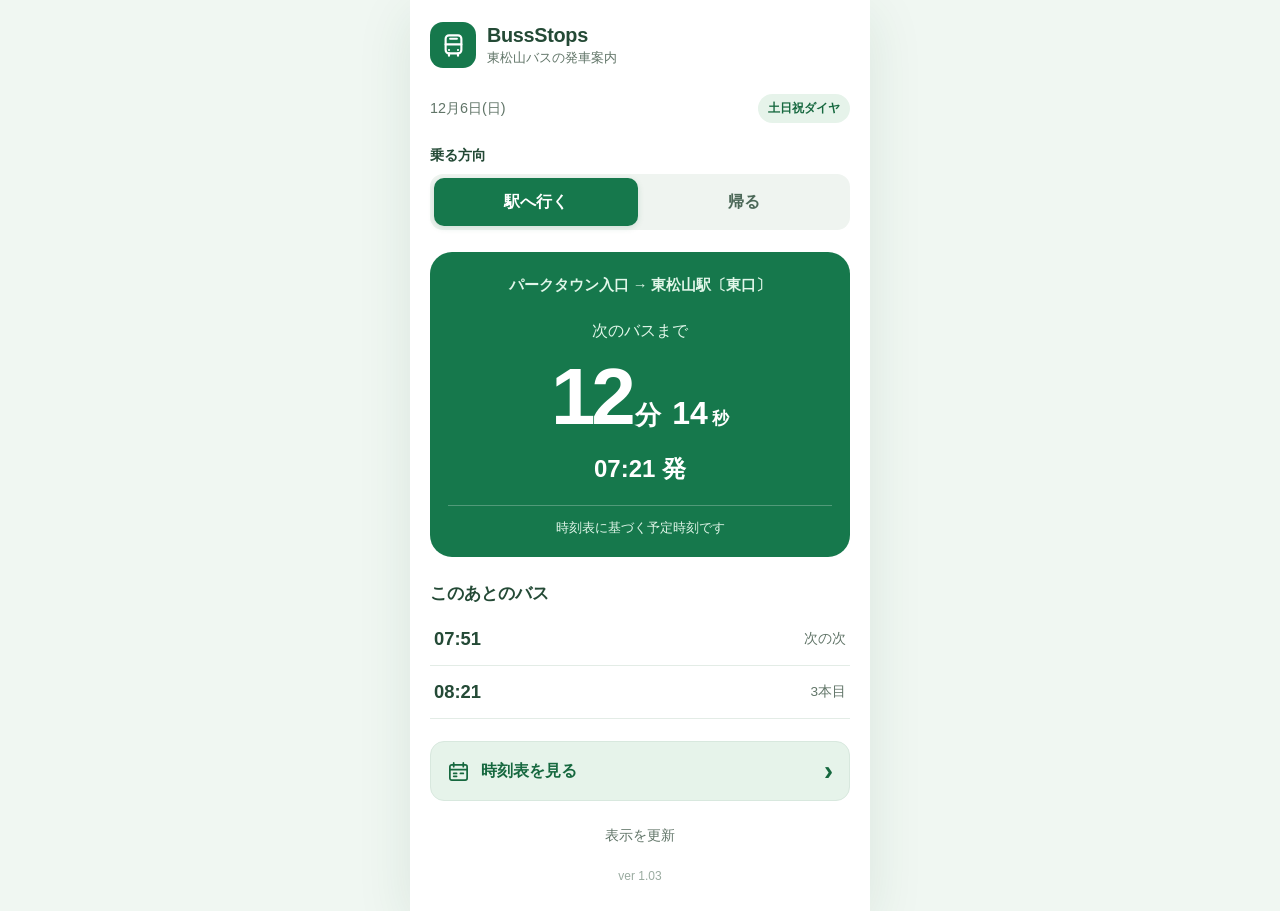
==== index.html @ 65eb7364 "Refresh BussStops with green mobile-friendly layout" ====
<!DOCTYPE html>
<html lang="ja">
<head>
    <meta charset="UTF-8">
    <meta name="viewport" content="width=device-width, initial-scale=1.0, viewport-fit=cover">
    <meta name="theme-color" content="#16784c">
    <meta name="description" content="パークタウン入口と東松山駅のバスの発車時刻を、わかりやすく確認できるアプリです。">
    <title>BussStops | 東松山バス</title>
    <link rel="stylesheet" href="style.css">
    <link rel="manifest" href="manifest.json">
    <meta name="apple-mobile-web-app-capable" content="yes">
    <meta name="apple-mobile-web-app-status-bar-style" content="default">
    <link rel="apple-touch-icon" href="icon-512.png">
</head>
<body>
    <div class="app-shell">
        <header class="app-header">
            <div class="brand-icon" aria-hidden="true">
                <svg viewBox="0 0 24 24" fill="none" stroke="currentColor" stroke-width="1.9" stroke-linecap="round" stroke-linejoin="round">
                    <rect x="5" y="3" width="14" height="16" rx="3"></rect>
                    <path d="M5 11h14M8 16h.01M16 16h.01M8 19v2M16 19v2M9 6h6"></path>
                </svg>
            </div>
            <div class="brand-copy"><h1>BussStops</h1><p>東松山バスの発車案内</p></div>
        </header>
        <main>
            <section id="home-view" class="screen home-screen" aria-label="次のバス">
                <div class="today-bar">
                    <span id="date-label" class="today-date">日付を確認中...</span>
                    <span id="daytype-label" class="daytype-badge">ダイヤを確認中</span>
                </div>
                <div class="field-block">
                    <h2 class="section-label">乗る方向</h2>
                    <div class="segmented-control" role="group" aria-label="乗る方向">
                        <button id="tab-outbound" type="button" class="segment-btn" aria-pressed="true">駅へ行く</button>
                        <button id="tab-inbound" type="button" class="segment-btn" aria-pressed="false">帰る</button>
                    </div>
                </div>
                <section id="countdown-card" class="countdown-card" aria-label="次のバスまでの時間">
                    <p class="route-line"><span id="departure-station">パークタウン入口</span><span aria-hidden="true"> → </span><span id="destination-station">東松山駅〔東口〕</span></p>
                    <p id="countdown-status" class="countdown-status">次のバスまで</p>
                    <div id="minutes" class="countdown-time" role="timer" aria-live="off">
                        <span id="remaining-minutes" class="remaining-minutes">--</span><span class="minutes-unit">分</span>
                        <span id="remaining-seconds" class="remaining-seconds">--</span><span class="seconds-unit">秒</span>
                    </div>
                    <div id="service-ended" class="service-ended" hidden>運行終了</div>
                    <p id="schedule-details" class="next-departure">次発 --:--</p>
                    <p class="schedule-disclaimer">時刻表に基づく予定時刻です</p>
                </section>
                <section class="upcoming-section" aria-labelledby="upcoming-title">
                    <h2 id="upcoming-title" class="section-title">このあとのバス</h2>
                    <ul id="upcoming-list" class="upcoming-list"><li class="empty-upcoming">確認中...</li></ul>
                </section>
                <button id="timetable-open" class="timetable-open-btn" type="button">
                    <span class="button-content"><svg aria-hidden="true" viewBox="0 0 24 24" fill="none" stroke="currentColor" stroke-width="1.8" stroke-linecap="round" stroke-linejoin="round"><rect x="3" y="5" width="18" height="16" rx="2"></rect><path d="M7 3v4M17 3v4M3 10h18M7 14h3M7 17h3M14 14h3"></path></svg>時刻表を見る</span>
                    <span class="button-chevron" aria-hidden="true">›</span>
                </button>
                <button id="refresh-btn" class="refresh-btn" type="button">表示を更新</button>
                <p class="app-version">ver 1.03</p>
            </section>
            <section id="timetable-view" class="screen timetable-screen" aria-labelledby="timetable-title" hidden>
                <div class="timetable-heading">
                    <button id="timetable-close" class="back-btn" type="button" aria-label="ホームに戻る"><span aria-hidden="true">‹</span></button>
                    <h2 id="timetable-title">時刻表</h2>
                </div>
                <div class="timetable-route-card">
                    <p id="timetable-departure" class="route-caption">パークタウン入口 発</p>
                    <p id="timetable-route" class="timetable-route">東松山駅〔東口〕行き</p>
                </div>
                <div class="field-block">
                    <h3 class="section-label">乗る方向</h3>
                    <div class="segmented-control" role="group" aria-label="時刻表の方向">
                        <button id="timetable-outbound" type="button" class="segment-btn" aria-pressed="true">駅へ行く</button>
                        <button id="timetable-inbound" type="button" class="segment-btn" aria-pressed="false">帰る</button>
                    </div>
                </div>
                <div class="field-block">
                    <h3 class="section-label">ダイヤ</h3>
                    <div class="segmented-control" role="group" aria-label="平日・土日祝の切り替え">
                        <button id="timetable-weekday" type="button" class="segment-btn" aria-pressed="false">平日</button>
                        <button id="timetable-holiday" type="button" class="segment-btn" aria-pressed="true">土日祝</button>
                    </div>
                </div>
                <div class="timetable-list-heading">
                    <h3 class="section-title">出発時刻</h3>
                    <span id="timetable-today-badge" class="daytype-badge">今日のダイヤ</span>
                </div>
                <div id="timetable-body" class="timetable-hours" aria-label="出発時刻一覧"></div>
                <p class="timetable-note">数字は各時台の「分」です。祝日・お盆・年末年始は土日祝ダイヤで運行します。時刻表の改正や道路状況により実際の運行は変わる場合があります。</p>
            </section>
        </main>
    </div>
    <script src="app.js"></script>
</body>
</html>
---- style.css ----
:root {
    color-scheme: light;
    --green: #16784c;
    --green-dark: #244a36;
    --green-light: #e6f3ea;
    --green-pale: #f0f7f2;
    --green-border: #d8e8de;
    --text-muted: #617568;
    --orange: #99500c;
    --gray: #66736c;
}
* { box-sizing: border-box; }
body, h1, h2, h3, p, ul { margin: 0; }
button { font: inherit; }
[hidden] { display: none !important; }
body {
    min-height: 100vh;
    min-height: 100dvh;
    background: var(--green-pale);
    font-family: -apple-system, BlinkMacSystemFont, "Segoe UI", "Noto Sans JP", sans-serif;
    color: var(--green-dark);
    -webkit-font-smoothing: antialiased;
}
.app-shell {
    width: 100%;
    max-width: 460px;
    min-height: 100vh;
    min-height: 100dvh;
    margin: 0 auto;
    padding: calc(22px + env(safe-area-inset-top)) 20px calc(28px + env(safe-area-inset-bottom));
    background: #fff;
}
@media (min-width: 580px) {
    .app-shell { box-shadow: 0 14px 52px rgba(27, 74, 48, .10); }
}
.app-header { display: flex; align-items: center; gap: 11px; margin-bottom: 26px; }
.brand-icon {
    width: 46px;
    height: 46px;
    display: grid;
    place-items: center;
    flex: none;
    color: #fff;
    background: var(--green);
    border-radius: 13px;
}
.brand-icon svg { width: 27px; height: 27px; }
.brand-copy h1 { font-size: 1.24rem; line-height: 1.3; letter-spacing: -.015em; }
.brand-copy p { margin-top: 2px; font-size: .8rem; color: var(--text-muted); }
.screen { width: 100%; }
.today-bar { display: flex; justify-content: space-between; align-items: center; gap: 10px; margin-bottom: 23px; }
.today-date { color: var(--text-muted); font-size: .9rem; }
.daytype-badge {
    display: inline-block;
    border-radius: 999px;
    padding: 6px 10px;
    background: var(--green-light);
    color: #16683f;
    font-weight: 700;
    font-size: .78rem;
    white-space: nowrap;
}
.field-block { margin-bottom: 22px; }
.section-label { font-size: .9rem; font-weight: 700; margin-bottom: 9px; }
.segmented-control { display: flex; gap: 4px; border-radius: 13px; background: #eff4f0; padding: 4px; }
.segment-btn {
    flex: 1;
    min-width: 0;
    min-height: 48px;
    border: 0;
    border-radius: 10px;
    background: transparent;
    color: #4c6858;
    font-size: 1rem;
    font-weight: 700;
    cursor: pointer;
}
.segment-btn.active { background: var(--green); color: #fff; box-shadow: 0 2px 6px rgba(21, 98, 60, .15); }
button:focus-visible { outline: 3px solid #e9a33d; outline-offset: 3px; }
.countdown-card {
    border-radius: 22px;
    padding: 22px 18px 20px;
    background: var(--green);
    color: #fff;
    text-align: center;
    transition: background-color .2s ease;
}
.countdown-card.is-urgent { background: var(--orange); }
.countdown-card.is-ended { background: var(--gray); }
.route-line { font-size: .92rem; font-weight: 650; line-height: 1.5; color: #e1f6e9; }
.countdown-status { margin-top: 25px; font-size: 1rem; color: #e1f6e9; }
.countdown-time { display: flex; justify-content: center; align-items: baseline; gap: 4px; margin: 7px 0 8px; white-space: nowrap; font-variant-numeric: tabular-nums; }
.remaining-minutes { font-size: clamp(3.3rem, 15vw, 5rem); font-weight: 800; letter-spacing: -.055em; line-height: 1.2; }
.minutes-unit { font-size: 1.6rem; font-weight: 700; margin-right: 7px; }
.remaining-seconds { font-size: 2rem; font-weight: 700; }
.seconds-unit { font-size: 1.06rem; font-weight: 700; }
.service-ended { font-size: 2.8rem; font-weight: 800; margin: 28px 0 16px; }
.next-departure { font-size: 1.5rem; font-weight: 800; font-variant-numeric: tabular-nums; }
.schedule-disclaimer { margin-top: 20px; padding-top: 14px; border-top: 1px solid rgba(255,255,255,.25); font-size: .8rem; color: #e1f6e9; }
.upcoming-section { margin-top: 26px; }
.section-title { font-size: 1.04rem; font-weight: 800; }
.upcoming-list { list-style: none; padding: 0; margin-top: 8px; }
.upcoming-list li { display: flex; align-items: center; justify-content: space-between; min-height: 53px; padding: 11px 4px; border-bottom: 1px solid #e3ece6; }
.upcoming-list .upcoming-time { font-size: 1.15rem; font-weight: 750; font-variant-numeric: tabular-nums; }
.upcoming-list .upcoming-label { color: var(--text-muted); font-size: .85rem; }
.upcoming-list .empty-upcoming { color: var(--text-muted); font-size: .9rem; }
.timetable-open-btn {
    display: flex;
    align-items: center;
    justify-content: space-between;
    width: 100%;
    min-height: 60px;
    margin-top: 22px;
    padding: 13px 16px;
    border: 1px solid var(--green-border);
    border-radius: 14px;
    background: var(--green-light);
    color: #16683f;
    font-size: 1.02rem;
    font-weight: 800;
    cursor: pointer;
}
.button-content { display: flex; align-items: center; gap: 11px; }
.button-content svg { width: 23px; height: 23px; }
.button-chevron { font-size: 1.7rem; line-height: 1; }
.refresh-btn { display: block; margin: 10px auto 0; padding: 12px 18px; min-height: 48px; background: transparent; color: var(--text-muted); border: 0; cursor: pointer; font-size: .88rem; }
.app-version { margin-top: 10px; text-align: center; font-size: .75rem; color: #9aaba0; }
.timetable-heading { display: flex; align-items: center; gap: 12px; margin-bottom: 18px; }
.timetable-heading h2 { font-size: 1.5rem; }
.back-btn { width: 48px; height: 48px; border: 0; border-radius: 12px; background: var(--green-light); color: var(--green); font-size: 2rem; cursor: pointer; line-height: 1; }
.timetable-route-card { padding: 16px; border-radius: 14px; background: var(--green-pale); margin-bottom: 20px; }
.route-caption { font-size: .87rem; color: var(--text-muted); margin-bottom: 5px; }
.timetable-route { font-size: 1.06rem; font-weight: 800; }
.timetable-screen .field-block { margin-bottom: 18px; }
.timetable-list-heading { display: flex; align-items: center; justify-content: space-between; gap: 10px; margin: 22px 0 10px; }
.timetable-today-off { background: #f0f2f0; color: #576b5e; }
.timetable-hours { display: grid; gap: 3px; }
.hour-row { display: flex; align-items: center; gap: 13px; min-height: 62px; padding: 9px 10px; border-radius: 10px; }
.hour-row:nth-child(odd) { background: #f5f9f6; }
.hour-label { width: 49px; flex: none; font-size: .99rem; font-weight: 750; color: #506b58; }
.minute-list { display: flex; flex-wrap: wrap; align-items: center; gap: 7px; }
.minute-chip { min-width: 43px; text-align: center; padding: 9px 6px; border-radius: 8px; background: #eaf2ed; color: #16683f; font-size: 1rem; font-weight: 750; font-variant-numeric: tabular-nums; }
.minute-chip.next { background: #cdebd8; outline: 2px solid #7abd95; }
.timetable-note { margin: 20px 0; font-size: .84rem; line-height: 1.65; color: var(--text-muted); }
@media (max-width: 360px) {
    .app-shell { padding-left: 15px; padding-right: 15px; }
    .countdown-card { padding-left: 10px; padding-right: 10px; }
    .route-line { font-size: .82rem; }
    .remaining-minutes { font-size: 3.1rem; }
}
@media (prefers-reduced-motion: reduce) { .countdown-card { transition: none; } }
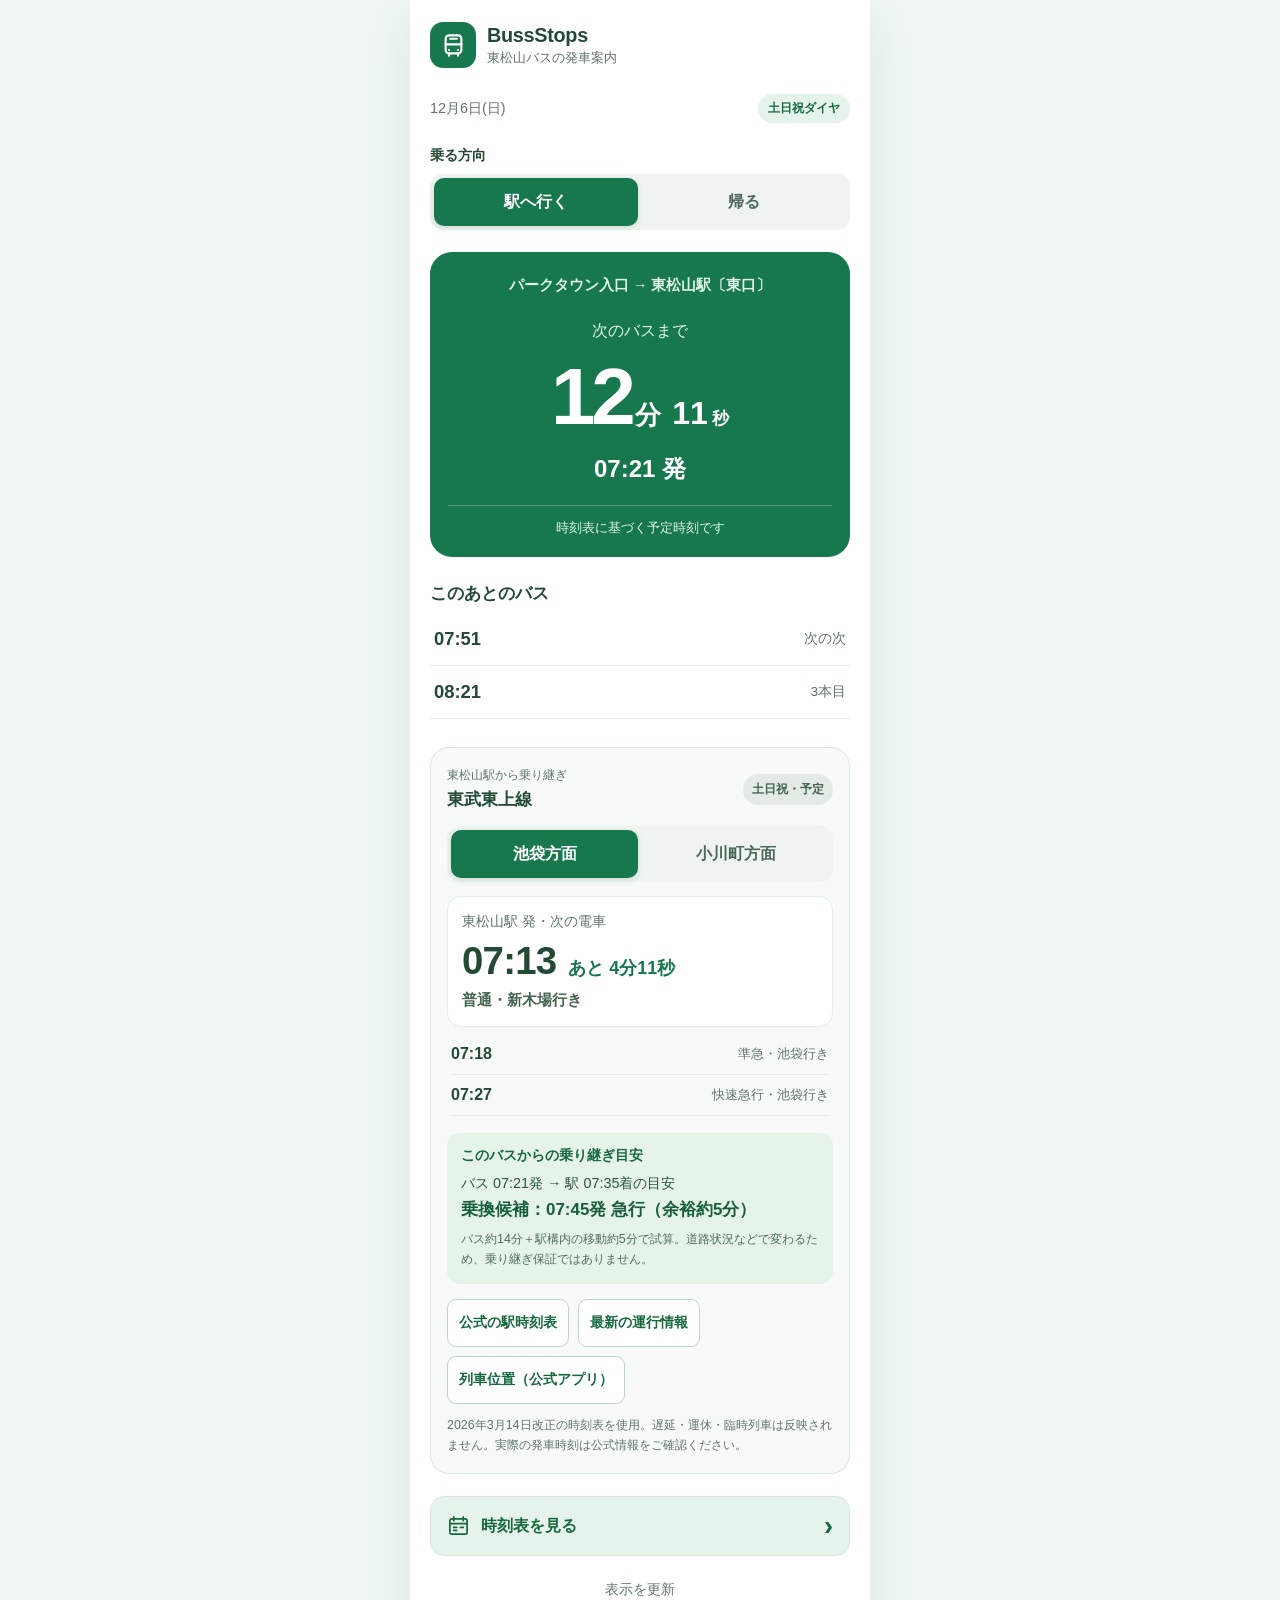
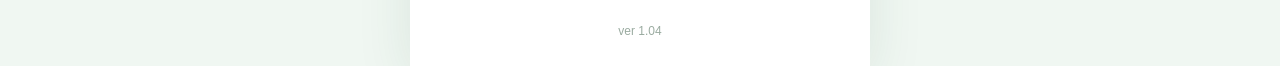
==== commit a125f11d: "Add Tobu Tojo Line departures and bus-to-train transfer estimates" ====
--- a/index.html
+++ b/index.html
@@ -51,12 +51,46 @@
                     <h2 id="upcoming-title" class="section-title">このあとのバス</h2>
                     <ul id="upcoming-list" class="upcoming-list"><li class="empty-upcoming">確認中...</li></ul>
                 </section>
+                <section id="train-section" class="train-section" aria-labelledby="train-title">
+                    <div class="train-heading">
+                        <div>
+                            <p class="train-eyebrow">東松山駅から乗り継ぎ</p>
+                            <h2 id="train-title" class="section-title">東武東上線</h2>
+                        </div>
+                        <span id="train-daytype-badge" class="train-data-badge">時刻表ベース</span>
+                    </div>
+                    <div class="segmented-control" role="group" aria-label="電車の方向">
+                        <button id="train-up" class="segment-btn" type="button" aria-pressed="true">池袋方面</button>
+                        <button id="train-down" class="segment-btn" type="button" aria-pressed="false">小川町方面</button>
+                    </div>
+                    <div class="train-next-card">
+                        <p class="train-next-label">東松山駅 発・次の電車</p>
+                        <div class="train-next-row">
+                            <strong id="train-next-time" class="train-next-time" aria-live="off">--:--</strong>
+                            <span id="train-countdown" class="train-countdown">計算中...</span>
+                        </div>
+                        <p id="train-next-detail" class="train-next-detail">電車の情報を確認中...</p>
+                    </div>
+                    <ul id="train-upcoming-list" class="train-upcoming-list" aria-label="そのあとの電車"></ul>
+                    <div id="connection-block" class="connection-block">
+                        <p class="connection-heading">このバスからの乗り継ぎ目安</p>
+                        <p id="connection-bus-arrival" class="connection-arrival">駅への到着目安を計算中...</p>
+                        <p id="connection-train" class="connection-train">乗れる電車を確認中...</p>
+                        <p class="connection-note">バス約14分＋駅構内の移動約5分で試算。道路状況などで変わるため、乗り継ぎ保証ではありません。</p>
+                    </div>
+                    <div class="train-links">
+                        <a href="https://www.tobu.co.jp/railway/guide/station/info/7408.html" target="_blank" rel="noopener noreferrer">公式の駅時刻表</a>
+                        <a href="https://www.tobu.co.jp/service_status/" target="_blank" rel="noopener noreferrer">最新の運行情報</a>
+                        <a href="https://www.tobupoint.jp/guide/app/railway/" target="_blank" rel="noopener noreferrer">列車位置（公式アプリ）</a>
+                    </div>
+                    <p class="train-source-note">2026年3月14日改正の時刻表を使用。遅延・運休・臨時列車は反映されません。実際の発車時刻は公式情報をご確認ください。</p>
+                </section>
                 <button id="timetable-open" class="timetable-open-btn" type="button">
                     <span class="button-content"><svg aria-hidden="true" viewBox="0 0 24 24" fill="none" stroke="currentColor" stroke-width="1.8" stroke-linecap="round" stroke-linejoin="round"><rect x="3" y="5" width="18" height="16" rx="2"></rect><path d="M7 3v4M17 3v4M3 10h18M7 14h3M7 17h3M14 14h3"></path></svg>時刻表を見る</span>
                     <span class="button-chevron" aria-hidden="true">›</span>
                 </button>
                 <button id="refresh-btn" class="refresh-btn" type="button">表示を更新</button>
-                <p class="app-version">ver 1.03</p>
+                <p class="app-version">ver 1.04</p>
             </section>
             <section id="timetable-view" class="screen timetable-screen" aria-labelledby="timetable-title" hidden>
                 <div class="timetable-heading">
@@ -90,6 +124,7 @@
             </section>
         </main>
     </div>
+    <script src="train-data.js"></script>
     <script src="app.js"></script>
 </body>
 </html>
--- a/style.css
+++ b/style.css
@@ -104,6 +104,43 @@
 .upcoming-list .upcoming-time { font-size: 1.15rem; font-weight: 750; font-variant-numeric: tabular-nums; }
 .upcoming-list .upcoming-label { color: var(--text-muted); font-size: .85rem; }
 .upcoming-list .empty-upcoming { color: var(--text-muted); font-size: .9rem; }
+.train-section {
+    margin-top: 28px;
+    padding: 19px 16px 17px;
+    border: 1px solid var(--green-border);
+    border-radius: 19px;
+    background: #f7faf8;
+}
+.train-heading { display: flex; align-items: center; justify-content: space-between; gap: 12px; margin-bottom: 15px; }
+.train-eyebrow { font-size: .77rem; color: var(--text-muted); margin-bottom: 5px; }
+.train-data-badge {
+    flex: none;
+    border-radius: 999px;
+    padding: 7px 9px;
+    background: #e4ebe6;
+    color: #42634d;
+    font-size: .76rem;
+    font-weight: 750;
+}
+.train-next-card { margin-top: 14px; border-radius: 14px; padding: 16px 14px; background: #fff; border: 1px solid #e3ece6; }
+.train-next-label { font-size: .85rem; color: var(--text-muted); }
+.train-next-row { display: flex; align-items: baseline; flex-wrap: wrap; gap: 12px; margin: 4px 0; }
+.train-next-time { font-size: 2.4rem; font-weight: 800; font-variant-numeric: tabular-nums; line-height: 1.35; letter-spacing: -.02em; }
+.train-countdown { color: var(--green); font-size: 1.12rem; font-weight: 750; font-variant-numeric: tabular-nums; }
+.train-next-detail { font-size: .91rem; color: #42634d; font-weight: 650; }
+.train-upcoming-list { list-style: none; padding: 0 4px; margin-top: 7px; }
+.train-upcoming-list li { display: flex; justify-content: space-between; align-items: center; gap: 8px; padding: 11px 0; border-bottom: 1px solid #e3ece6; }
+.train-upcoming-time { font-size: 1rem; font-weight: 750; font-variant-numeric: tabular-nums; }
+.train-upcoming-detail { font-size: .83rem; color: var(--text-muted); text-align: right; }
+.connection-block { margin-top: 17px; background: #e5f3e9; padding: 14px; border-radius: 13px; }
+.connection-heading { color: #17683f; font-size: .86rem; font-weight: 800; }
+.connection-arrival { margin-top: 9px; color: #2d5540; font-size: .9rem; }
+.connection-train { margin-top: 5px; font-size: 1.06rem; font-weight: 800; color: #185e3c; }
+.connection-note { margin-top: 9px; font-size: .78rem; line-height: 1.6; color: #526d5c; }
+.train-links { display: flex; gap: 9px; margin-top: 15px; flex-wrap: wrap; }
+.train-links a { display: inline-flex; align-items: center; min-height: 48px; border-radius: 9px; padding: 8px 11px; border: 1px solid #bbd7c6; color: #16683f; background: white; text-decoration: none; font-size: .86rem; font-weight: 750; }
+.train-links a:focus-visible { outline: 3px solid #e9a33d; outline-offset: 2px; }
+.train-source-note { margin-top: 12px; font-size: .78rem; line-height: 1.6; color: var(--text-muted); }
 .timetable-open-btn {
     display: flex;
     align-items: center;
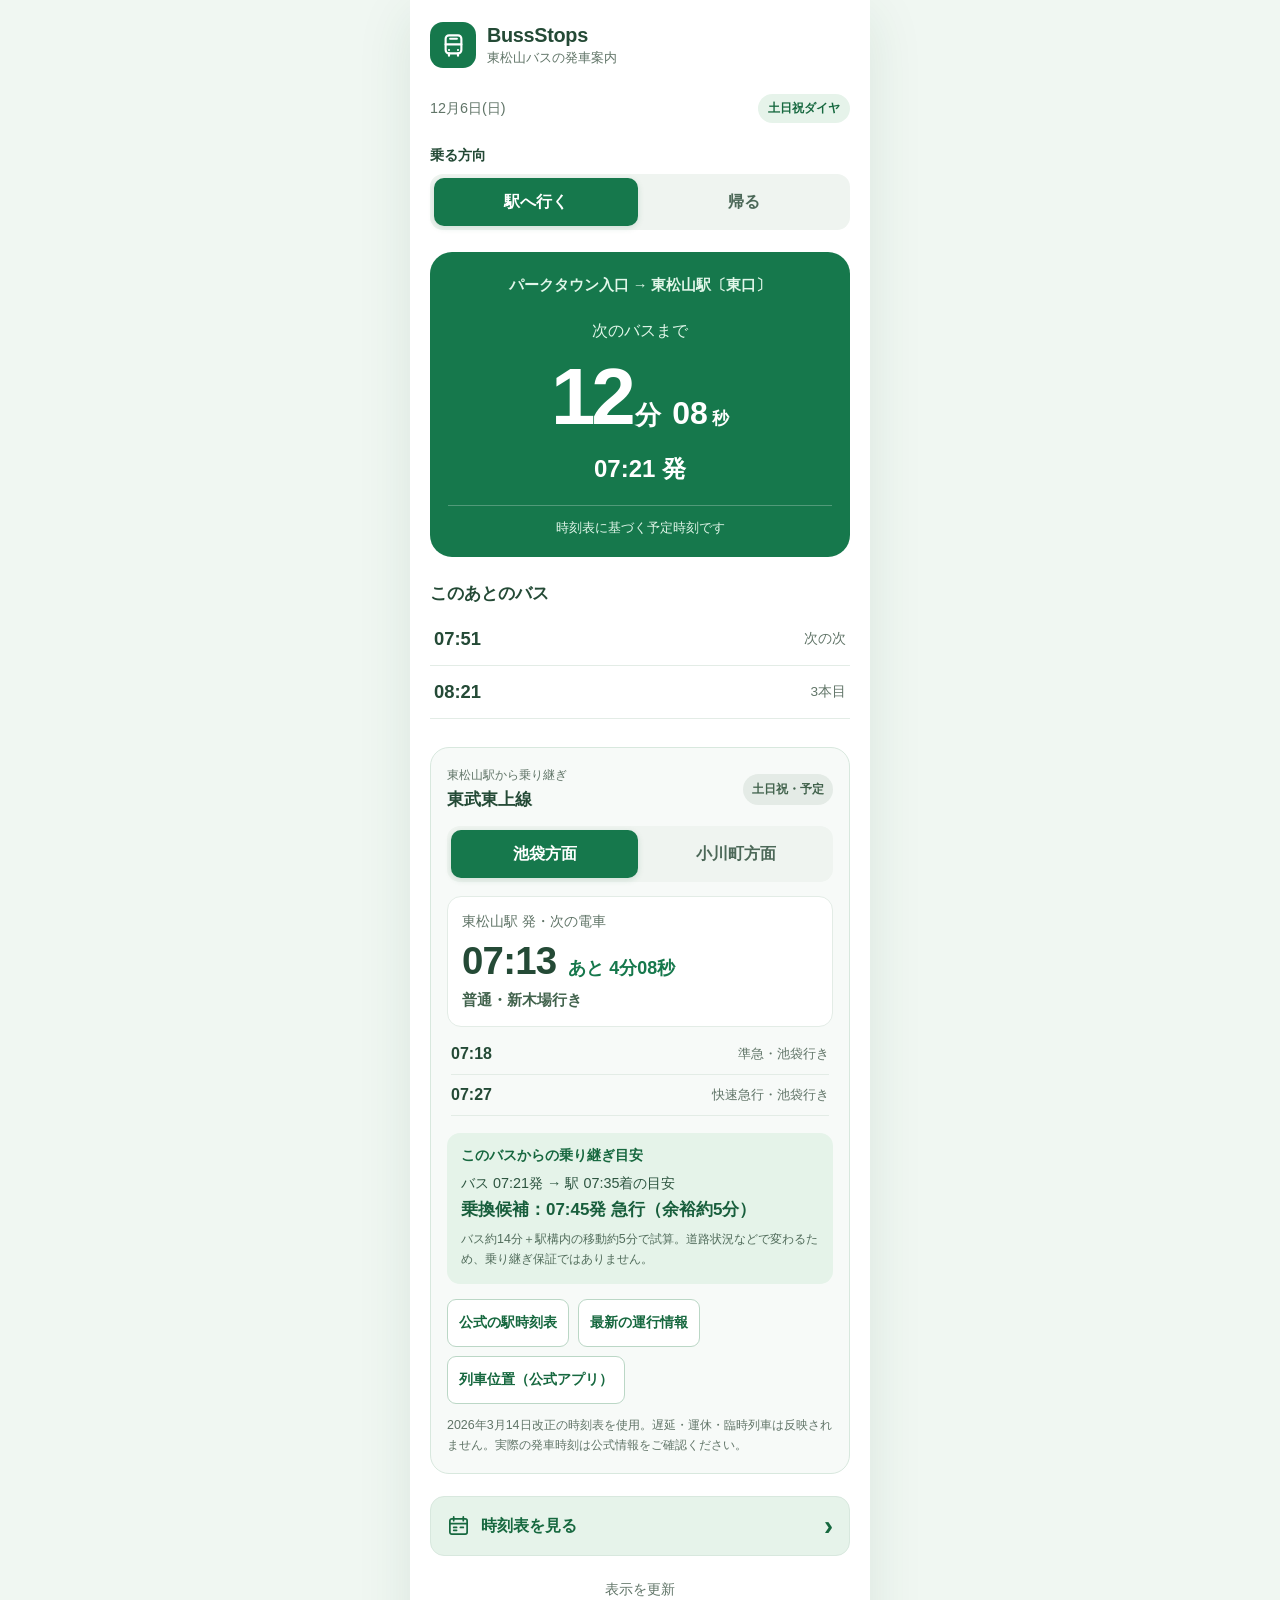
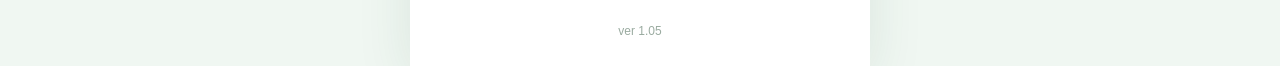
==== commit 044cab88: "Refresh PWA assets reliably for train departure display" ====
--- a/index.html
+++ b/index.html
@@ -6,7 +6,7 @@
     <meta name="theme-color" content="#16784c">
     <meta name="description" content="パークタウン入口と東松山駅のバスの発車時刻を、わかりやすく確認できるアプリです。">
     <title>BussStops | 東松山バス</title>
-    <link rel="stylesheet" href="style.css">
+    <link rel="stylesheet" href="style.css?v=105">
     <link rel="manifest" href="manifest.json">
     <meta name="apple-mobile-web-app-capable" content="yes">
     <meta name="apple-mobile-web-app-status-bar-style" content="default">
@@ -90,7 +90,7 @@
                     <span class="button-chevron" aria-hidden="true">›</span>
                 </button>
                 <button id="refresh-btn" class="refresh-btn" type="button">表示を更新</button>
-                <p class="app-version">ver 1.04</p>
+                <p class="app-version">ver 1.05</p>
             </section>
             <section id="timetable-view" class="screen timetable-screen" aria-labelledby="timetable-title" hidden>
                 <div class="timetable-heading">
@@ -124,7 +124,7 @@
             </section>
         </main>
     </div>
-    <script src="train-data.js"></script>
-    <script src="app.js"></script>
+    <script src="train-data.js?v=105"></script>
+    <script src="app.js?v=105"></script>
 </body>
 </html>
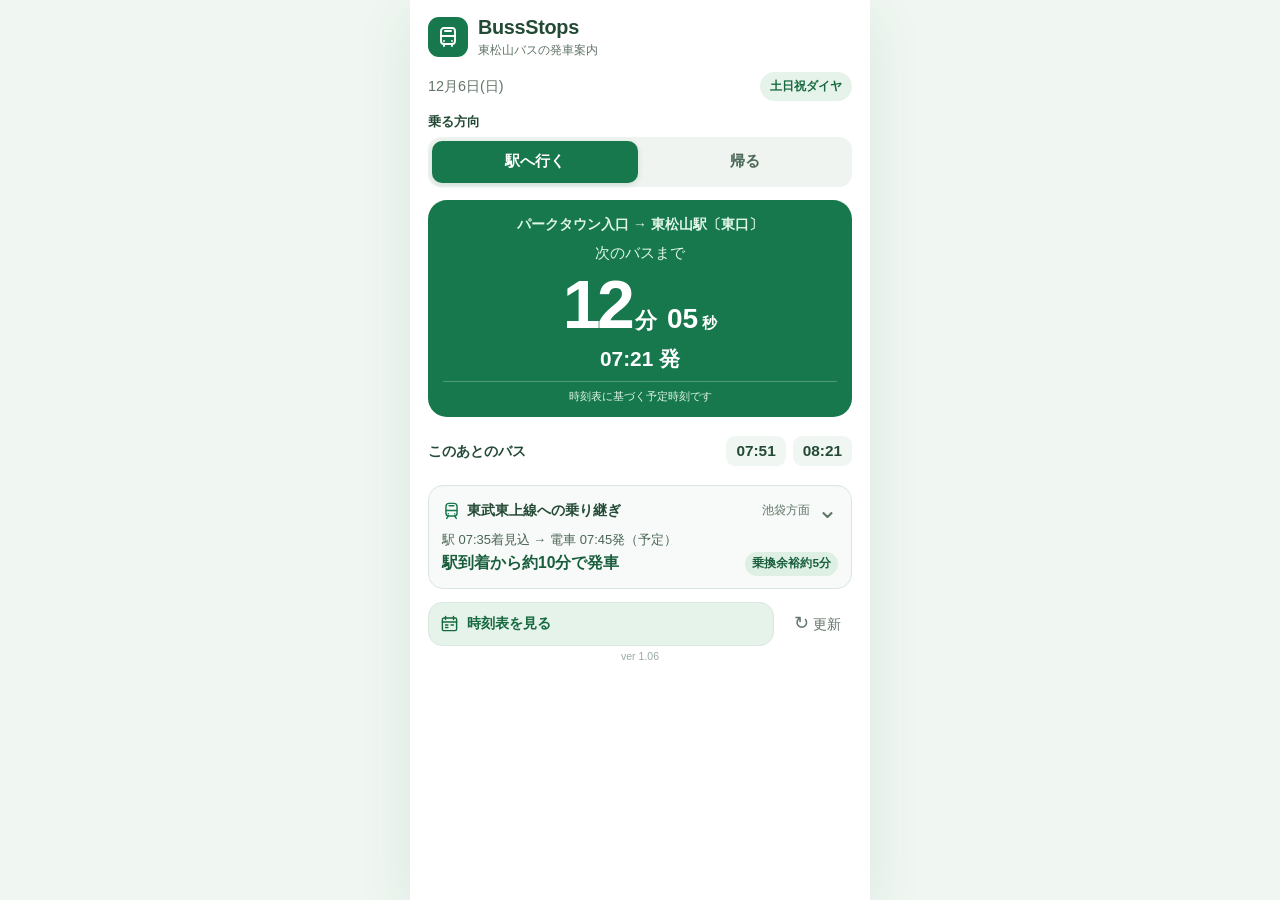
==== commit 6dff975f: "Make BussStops home screen compact with collapsible train transfer" ====
--- a/index.html
+++ b/index.html
@@ -6,7 +6,7 @@
     <meta name="theme-color" content="#16784c">
     <meta name="description" content="パークタウン入口と東松山駅のバスの発車時刻を、わかりやすく確認できるアプリです。">
     <title>BussStops | 東松山バス</title>
-    <link rel="stylesheet" href="style.css?v=105">
+    <link rel="stylesheet" href="style.css?v=106">
     <link rel="manifest" href="manifest.json">
     <meta name="apple-mobile-web-app-capable" content="yes">
     <meta name="apple-mobile-web-app-status-bar-style" content="default">
@@ -52,45 +52,61 @@
                     <ul id="upcoming-list" class="upcoming-list"><li class="empty-upcoming">確認中...</li></ul>
                 </section>
                 <section id="train-section" class="train-section" aria-labelledby="train-title">
-                    <div class="train-heading">
-                        <div>
-                            <p class="train-eyebrow">東松山駅から乗り継ぎ</p>
-                            <h2 id="train-title" class="section-title">東武東上線</h2>
+                    <h2 id="train-title" class="visually-hidden">東武東上線への乗り継ぎ</h2>
+                    <button id="train-toggle" class="train-toggle" type="button" aria-expanded="false" aria-controls="train-details">
+                        <span class="train-toggle-heading">
+                            <span class="train-toggle-label">
+                                <svg class="train-icon" aria-hidden="true" viewBox="0 0 24 24" fill="none" stroke="currentColor" stroke-width="1.8" stroke-linecap="round" stroke-linejoin="round"><rect x="5" y="3" width="14" height="16" rx="4"/><path d="M5 12h14M8 16h.01M16 16h.01M8 19l-2 3M16 19l2 3M9 6h6"/></svg>
+                                <span>東武東上線への乗り継ぎ</span>
+                            </span>
+                            <span class="train-toggle-direction" id="train-quick-direction">池袋方面</span>
+                            <span class="train-toggle-chevron" aria-hidden="true">⌄</span>
+                        </span>
+                        <span id="train-quick-route" class="train-quick-route">駅到着と乗換候補を計算中...</span>
+                        <span class="train-quick-bottom">
+                            <span id="train-quick-wait" class="train-quick-wait">時刻表を確認中...</span>
+                            <span id="train-quick-buffer" class="train-quick-buffer" hidden></span>
+                        </span>
+                    </button>
+                    <div id="train-details" class="train-details" hidden>
+                        <div class="train-heading">
+                            <p class="train-eyebrow">東松山駅発・時刻表から計算</p>
+                            <span id="train-daytype-badge" class="train-data-badge">時刻表ベース</span>
                         </div>
-                        <span id="train-daytype-badge" class="train-data-badge">時刻表ベース</span>
+                        <div class="segmented-control" role="group" aria-label="電車の方向">
+                            <button id="train-up" class="segment-btn" type="button" aria-pressed="true">池袋方面</button>
+                            <button id="train-down" class="segment-btn" type="button" aria-pressed="false">小川町方面</button>
+                        </div>
+                        <div class="train-next-card">
+                            <p class="train-next-label">いまから次の電車</p>
+                            <div class="train-next-row">
+                                <strong id="train-next-time" class="train-next-time" aria-live="off">--:--</strong>
+                                <span id="train-countdown" class="train-countdown">計算中...</span>
+                            </div>
+                            <p id="train-next-detail" class="train-next-detail">電車の情報を確認中...</p>
+                        </div>
+                        <ul id="train-upcoming-list" class="train-upcoming-list" aria-label="そのあとの電車"></ul>
+                        <div id="connection-block" class="connection-block">
+                            <p class="connection-heading">このバスからの乗り継ぎ目安</p>
+                            <p id="connection-bus-arrival" class="connection-arrival">駅への到着目安を計算中...</p>
+                            <p id="connection-train" class="connection-train">乗れる電車を確認中...</p>
+                            <p class="connection-note">バス約14分＋駅構内の移動約5分で試算。道路状況などで変わるため、乗り継ぎ保証ではありません。</p>
+                        </div>
+                        <div class="train-links">
+                            <a href="https://www.tobu.co.jp/railway/guide/station/info/7408.html" target="_blank" rel="noopener noreferrer">公式の駅時刻表</a>
+                            <a href="https://www.tobu.co.jp/service_status/" target="_blank" rel="noopener noreferrer">最新の運行情報</a>
+                            <a href="https://www.tobupoint.jp/guide/app/railway/" target="_blank" rel="noopener noreferrer">列車位置（公式アプリ）</a>
+                        </div>
+                        <p class="train-source-note">2026年3月14日改正の時刻表を使用。遅延・運休・臨時列車は反映されません。実際の発車時刻は公式情報をご確認ください。</p>
                     </div>
-                    <div class="segmented-control" role="group" aria-label="電車の方向">
-                        <button id="train-up" class="segment-btn" type="button" aria-pressed="true">池袋方面</button>
-                        <button id="train-down" class="segment-btn" type="button" aria-pressed="false">小川町方面</button>
-                    </div>
-                    <div class="train-next-card">
-                        <p class="train-next-label">東松山駅 発・次の電車</p>
-                        <div class="train-next-row">
-                            <strong id="train-next-time" class="train-next-time" aria-live="off">--:--</strong>
-                            <span id="train-countdown" class="train-countdown">計算中...</span>
-                        </div>
-                        <p id="train-next-detail" class="train-next-detail">電車の情報を確認中...</p>
-                    </div>
-                    <ul id="train-upcoming-list" class="train-upcoming-list" aria-label="そのあとの電車"></ul>
-                    <div id="connection-block" class="connection-block">
-                        <p class="connection-heading">このバスからの乗り継ぎ目安</p>
-                        <p id="connection-bus-arrival" class="connection-arrival">駅への到着目安を計算中...</p>
-                        <p id="connection-train" class="connection-train">乗れる電車を確認中...</p>
-                        <p class="connection-note">バス約14分＋駅構内の移動約5分で試算。道路状況などで変わるため、乗り継ぎ保証ではありません。</p>
-                    </div>
-                    <div class="train-links">
-                        <a href="https://www.tobu.co.jp/railway/guide/station/info/7408.html" target="_blank" rel="noopener noreferrer">公式の駅時刻表</a>
-                        <a href="https://www.tobu.co.jp/service_status/" target="_blank" rel="noopener noreferrer">最新の運行情報</a>
-                        <a href="https://www.tobupoint.jp/guide/app/railway/" target="_blank" rel="noopener noreferrer">列車位置（公式アプリ）</a>
-                    </div>
-                    <p class="train-source-note">2026年3月14日改正の時刻表を使用。遅延・運休・臨時列車は反映されません。実際の発車時刻は公式情報をご確認ください。</p>
                 </section>
-                <button id="timetable-open" class="timetable-open-btn" type="button">
-                    <span class="button-content"><svg aria-hidden="true" viewBox="0 0 24 24" fill="none" stroke="currentColor" stroke-width="1.8" stroke-linecap="round" stroke-linejoin="round"><rect x="3" y="5" width="18" height="16" rx="2"></rect><path d="M7 3v4M17 3v4M3 10h18M7 14h3M7 17h3M14 14h3"></path></svg>時刻表を見る</span>
-                    <span class="button-chevron" aria-hidden="true">›</span>
-                </button>
-                <button id="refresh-btn" class="refresh-btn" type="button">表示を更新</button>
-                <p class="app-version">ver 1.05</p>
+                <div class="app-actions">
+                    <button id="timetable-open" class="timetable-open-btn" type="button">
+                        <span class="button-content"><svg aria-hidden="true" viewBox="0 0 24 24" fill="none" stroke="currentColor" stroke-width="1.8" stroke-linecap="round" stroke-linejoin="round"><rect x="3" y="5" width="18" height="16" rx="2"></rect><path d="M7 3v4M17 3v4M3 10h18M7 14h3M7 17h3M14 14h3"></path></svg>時刻表を見る</span>
+                    </button>
+                    <button id="refresh-btn" class="refresh-btn" type="button"><span aria-hidden="true">↻</span> 更新</button>
+                </div>
+                <p class="app-version">ver 1.06</p>
             </section>
             <section id="timetable-view" class="screen timetable-screen" aria-labelledby="timetable-title" hidden>
                 <div class="timetable-heading">
@@ -124,7 +140,7 @@
             </section>
         </main>
     </div>
-    <script src="train-data.js?v=105"></script>
-    <script src="app.js?v=105"></script>
+    <script src="train-data.js?v=106"></script>
+    <script src="app.js?v=106"></script>
 </body>
 </html>
--- a/style.css
+++ b/style.css
@@ -13,6 +13,7 @@
 body, h1, h2, h3, p, ul { margin: 0; }
 button { font: inherit; }
 [hidden] { display: none !important; }
+.visually-hidden { position: absolute !important; width: 1px; height: 1px; padding: 0; margin: -1px; overflow: hidden; clip: rect(0,0,0,0); white-space: nowrap; border: 0; }
 body {
     min-height: 100vh;
     min-height: 100dvh;
@@ -27,28 +28,28 @@
     min-height: 100vh;
     min-height: 100dvh;
     margin: 0 auto;
-    padding: calc(22px + env(safe-area-inset-top)) 20px calc(28px + env(safe-area-inset-bottom));
+    padding: calc(15px + env(safe-area-inset-top)) 18px calc(12px + env(safe-area-inset-bottom));
     background: #fff;
 }
 @media (min-width: 580px) {
     .app-shell { box-shadow: 0 14px 52px rgba(27, 74, 48, .10); }
 }
-.app-header { display: flex; align-items: center; gap: 11px; margin-bottom: 26px; }
+.app-header { display: flex; align-items: center; gap: 10px; margin-bottom: 13px; }
 .brand-icon {
-    width: 46px;
-    height: 46px;
+    width: 40px;
+    height: 40px;
     display: grid;
     place-items: center;
     flex: none;
     color: #fff;
     background: var(--green);
-    border-radius: 13px;
-}
-.brand-icon svg { width: 27px; height: 27px; }
+    border-radius: 11px;
+}
+.brand-icon svg { width: 24px; height: 24px; }
 .brand-copy h1 { font-size: 1.24rem; line-height: 1.3; letter-spacing: -.015em; }
-.brand-copy p { margin-top: 2px; font-size: .8rem; color: var(--text-muted); }
+.brand-copy p { margin-top: 1px; font-size: .75rem; color: var(--text-muted); }
 .screen { width: 100%; }
-.today-bar { display: flex; justify-content: space-between; align-items: center; gap: 10px; margin-bottom: 23px; }
+.today-bar { display: flex; justify-content: space-between; align-items: center; gap: 10px; margin-bottom: 12px; }
 .today-date { color: var(--text-muted); font-size: .9rem; }
 .daytype-badge {
     display: inline-block;
@@ -61,7 +62,9 @@
     white-space: nowrap;
 }
 .field-block { margin-bottom: 22px; }
+.home-screen .field-block { margin-bottom: 13px; }
 .section-label { font-size: .9rem; font-weight: 700; margin-bottom: 9px; }
+.home-screen .section-label { margin-bottom: 6px; font-size: .84rem; }
 .segmented-control { display: flex; gap: 4px; border-radius: 13px; background: #eff4f0; padding: 4px; }
 .segment-btn {
     flex: 1;
@@ -76,10 +79,11 @@
     cursor: pointer;
 }
 .segment-btn.active { background: var(--green); color: #fff; box-shadow: 0 2px 6px rgba(21, 98, 60, .15); }
+.home-screen .segment-btn { min-height: 42px; font-size: .94rem; }
 button:focus-visible { outline: 3px solid #e9a33d; outline-offset: 3px; }
 .countdown-card {
-    border-radius: 22px;
-    padding: 22px 18px 20px;
+    border-radius: 19px;
+    padding: 14px 15px 13px;
     background: var(--green);
     color: #fff;
     text-align: center;
@@ -87,32 +91,48 @@
 }
 .countdown-card.is-urgent { background: var(--orange); }
 .countdown-card.is-ended { background: var(--gray); }
-.route-line { font-size: .92rem; font-weight: 650; line-height: 1.5; color: #e1f6e9; }
-.countdown-status { margin-top: 25px; font-size: 1rem; color: #e1f6e9; }
-.countdown-time { display: flex; justify-content: center; align-items: baseline; gap: 4px; margin: 7px 0 8px; white-space: nowrap; font-variant-numeric: tabular-nums; }
-.remaining-minutes { font-size: clamp(3.3rem, 15vw, 5rem); font-weight: 800; letter-spacing: -.055em; line-height: 1.2; }
-.minutes-unit { font-size: 1.6rem; font-weight: 700; margin-right: 7px; }
-.remaining-seconds { font-size: 2rem; font-weight: 700; }
-.seconds-unit { font-size: 1.06rem; font-weight: 700; }
-.service-ended { font-size: 2.8rem; font-weight: 800; margin: 28px 0 16px; }
-.next-departure { font-size: 1.5rem; font-weight: 800; font-variant-numeric: tabular-nums; }
-.schedule-disclaimer { margin-top: 20px; padding-top: 14px; border-top: 1px solid rgba(255,255,255,.25); font-size: .8rem; color: #e1f6e9; }
-.upcoming-section { margin-top: 26px; }
+.route-line { font-size: .87rem; font-weight: 650; line-height: 1.45; color: #e1f6e9; }
+.countdown-status { margin-top: 10px; font-size: .91rem; color: #e1f6e9; }
+.countdown-time { display: flex; justify-content: center; align-items: baseline; gap: 4px; margin: 2px 0 1px; white-space: nowrap; font-variant-numeric: tabular-nums; }
+.remaining-minutes { font-size: clamp(3rem, 13vw, 4.25rem); font-weight: 800; letter-spacing: -.055em; line-height: 1.16; }
+.minutes-unit { font-size: 1.35rem; font-weight: 700; margin-right: 6px; }
+.remaining-seconds { font-size: 1.75rem; font-weight: 700; }
+.seconds-unit { font-size: .95rem; font-weight: 700; }
+.service-ended { font-size: 2.4rem; font-weight: 800; margin: 16px 0 10px; }
+.next-departure { font-size: 1.3rem; font-weight: 800; font-variant-numeric: tabular-nums; }
+.schedule-disclaimer { margin-top: 8px; padding-top: 7px; border-top: 1px solid rgba(255,255,255,.25); font-size: .71rem; color: #e1f6e9; }
+.upcoming-section { margin-top: 13px; }
 .section-title { font-size: 1.04rem; font-weight: 800; }
-.upcoming-list { list-style: none; padding: 0; margin-top: 8px; }
-.upcoming-list li { display: flex; align-items: center; justify-content: space-between; min-height: 53px; padding: 11px 4px; border-bottom: 1px solid #e3ece6; }
-.upcoming-list .upcoming-time { font-size: 1.15rem; font-weight: 750; font-variant-numeric: tabular-nums; }
-.upcoming-list .upcoming-label { color: var(--text-muted); font-size: .85rem; }
-.upcoming-list .empty-upcoming { color: var(--text-muted); font-size: .9rem; }
+.home-screen .upcoming-section { display: flex; align-items: center; justify-content: space-between; gap: 8px; min-height: 43px; }
+.home-screen .upcoming-section .section-title { font-size: .88rem; flex: none; }
+.upcoming-list { list-style: none; padding: 0; margin: 0; }
+.home-screen .upcoming-list { display: flex; justify-content: flex-end; flex-wrap: wrap; gap: 7px; }
+.home-screen .upcoming-list li { padding: 6px 10px; border-radius: 9px; background: var(--green-pale); }
+.upcoming-list .upcoming-time { font-size: .96rem; font-weight: 750; font-variant-numeric: tabular-nums; }
+.upcoming-list .upcoming-label { position: absolute; width: 1px; height: 1px; padding: 0; margin: -1px; overflow: hidden; clip: rect(0,0,0,0); white-space: nowrap; border: 0; }
+.upcoming-list .empty-upcoming { color: var(--text-muted); font-size: .81rem; }
 .train-section {
-    margin-top: 28px;
-    padding: 19px 16px 17px;
+    margin-top: 12px;
     border: 1px solid var(--green-border);
-    border-radius: 19px;
+    border-radius: 15px;
     background: #f7faf8;
-}
-.train-heading { display: flex; align-items: center; justify-content: space-between; gap: 12px; margin-bottom: 15px; }
-.train-eyebrow { font-size: .77rem; color: var(--text-muted); margin-bottom: 5px; }
+    overflow: hidden;
+}
+.train-toggle { display: block; width: 100%; padding: 12px 13px; border: 0; background: transparent; color: inherit; text-align: left; cursor: pointer; }
+.train-toggle-heading { display: flex; align-items: center; gap: 7px; min-width: 0; }
+.train-toggle-label { display: inline-flex; align-items: center; gap: 6px; min-width: 0; font-size: .88rem; font-weight: 800; }
+.train-icon { width: 19px; height: 19px; color: var(--green); flex: none; }
+.train-toggle-direction { margin-left: auto; flex: none; font-size: .72rem; color: var(--text-muted); }
+.train-toggle-chevron { font-size: 1.55rem; line-height: 1; color: var(--text-muted); transition: transform .2s ease; }
+.train-toggle[aria-expanded="true"] .train-toggle-chevron { transform: rotate(180deg); }
+.train-quick-route { display: block; margin-top: 9px; font-size: .81rem; color: #4b6555; font-variant-numeric: tabular-nums; }
+.train-quick-bottom { display: flex; justify-content: space-between; align-items: center; gap: 8px; margin-top: 3px; }
+.train-quick-wait { font-size: .98rem; font-weight: 800; color: #185e3c; }
+.train-quick-buffer { flex: none; padding: 4px 7px; border-radius: 999px; background: #def0e3; color: #185e3c; font-size: .74rem; font-weight: 750; }
+.train-quick-buffer.tight { background: #fff0db; color: #92520e; }
+.train-details { padding: 14px 13px 16px; border-top: 1px solid var(--green-border); }
+.train-heading { display: flex; align-items: center; justify-content: space-between; gap: 12px; margin-bottom: 12px; }
+.train-eyebrow { font-size: .77rem; color: var(--text-muted); }
 .train-data-badge {
     flex: none;
     border-radius: 999px;
@@ -122,10 +142,10 @@
     font-size: .76rem;
     font-weight: 750;
 }
-.train-next-card { margin-top: 14px; border-radius: 14px; padding: 16px 14px; background: #fff; border: 1px solid #e3ece6; }
+.train-next-card { margin-top: 12px; border-radius: 12px; padding: 12px; background: #fff; border: 1px solid #e3ece6; }
 .train-next-label { font-size: .85rem; color: var(--text-muted); }
 .train-next-row { display: flex; align-items: baseline; flex-wrap: wrap; gap: 12px; margin: 4px 0; }
-.train-next-time { font-size: 2.4rem; font-weight: 800; font-variant-numeric: tabular-nums; line-height: 1.35; letter-spacing: -.02em; }
+.train-next-time { font-size: 2rem; font-weight: 800; font-variant-numeric: tabular-nums; line-height: 1.35; letter-spacing: -.02em; }
 .train-countdown { color: var(--green); font-size: 1.12rem; font-weight: 750; font-variant-numeric: tabular-nums; }
 .train-next-detail { font-size: .91rem; color: #42634d; font-weight: 650; }
 .train-upcoming-list { list-style: none; padding: 0 4px; margin-top: 7px; }
@@ -146,22 +166,25 @@
     align-items: center;
     justify-content: space-between;
     width: 100%;
-    min-height: 60px;
-    margin-top: 22px;
-    padding: 13px 16px;
+    min-height: 44px;
+    margin-top: 0;
+    padding: 9px 11px;
     border: 1px solid var(--green-border);
     border-radius: 14px;
     background: var(--green-light);
     color: #16683f;
-    font-size: 1.02rem;
+    font-size: .9rem;
     font-weight: 800;
     cursor: pointer;
 }
-.button-content { display: flex; align-items: center; gap: 11px; }
-.button-content svg { width: 23px; height: 23px; }
+.button-content { display: flex; align-items: center; gap: 8px; }
+.button-content svg { width: 19px; height: 19px; }
 .button-chevron { font-size: 1.7rem; line-height: 1; }
-.refresh-btn { display: block; margin: 10px auto 0; padding: 12px 18px; min-height: 48px; background: transparent; color: var(--text-muted); border: 0; cursor: pointer; font-size: .88rem; }
-.app-version { margin-top: 10px; text-align: center; font-size: .75rem; color: #9aaba0; }
+.app-actions { display: flex; align-items: center; gap: 9px; margin-top: 13px; }
+.app-actions .timetable-open-btn { flex: 1; }
+.refresh-btn { flex: none; padding: 9px 11px; min-height: 44px; background: transparent; color: var(--text-muted); border: 0; cursor: pointer; font-size: .86rem; }
+.refresh-btn span { font-size: 1.1rem; }
+.app-version { margin-top: 4px; text-align: center; font-size: .66rem; color: #9aaba0; }
 .timetable-heading { display: flex; align-items: center; gap: 12px; margin-bottom: 18px; }
 .timetable-heading h2 { font-size: 1.5rem; }
 .back-btn { width: 48px; height: 48px; border: 0; border-radius: 12px; background: var(--green-light); color: var(--green); font-size: 2rem; cursor: pointer; line-height: 1; }
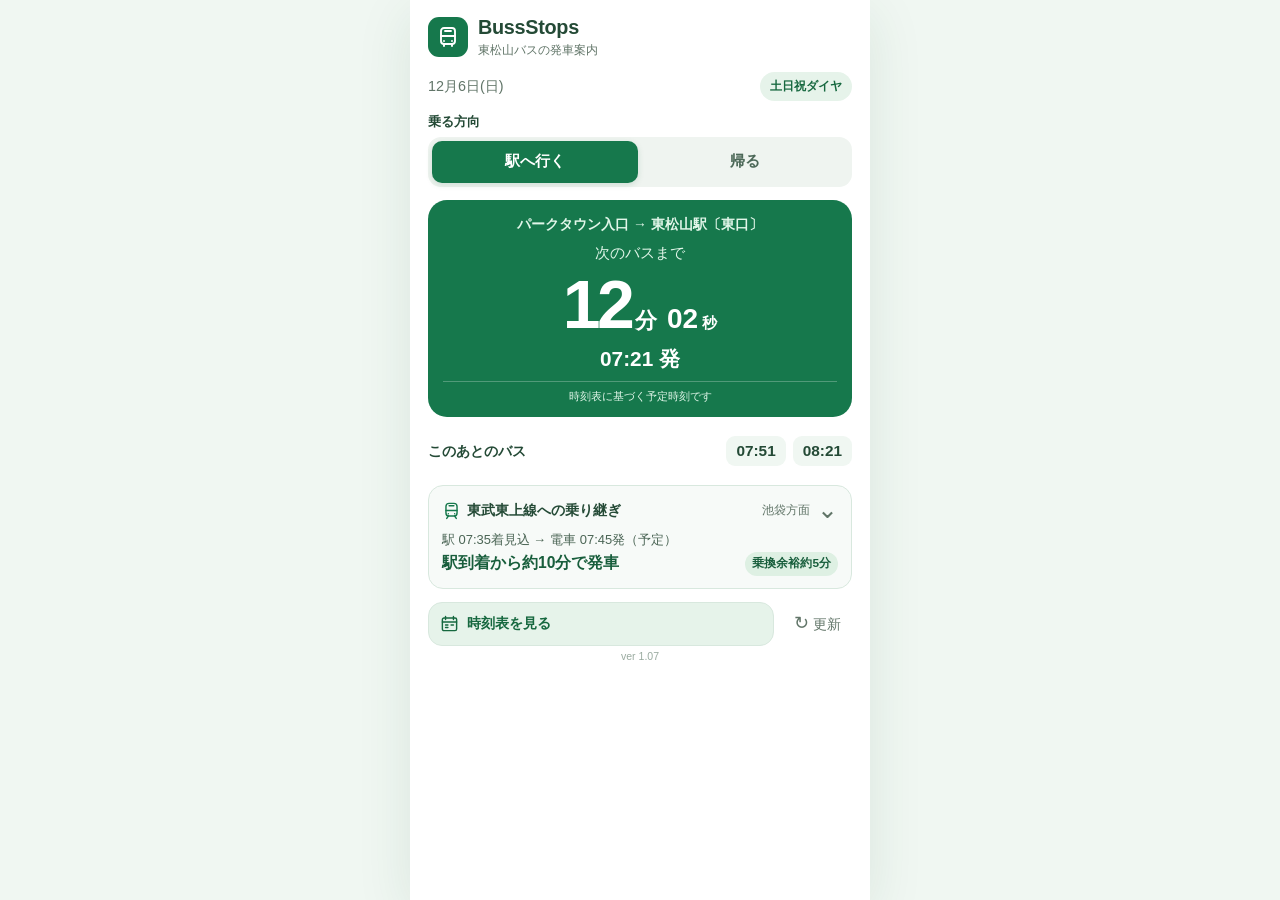
==== commit 9063a0c9: "Collapse train details again when switching bus direction" ====
--- a/index.html
+++ b/index.html
@@ -6,7 +6,7 @@
     <meta name="theme-color" content="#16784c">
     <meta name="description" content="パークタウン入口と東松山駅のバスの発車時刻を、わかりやすく確認できるアプリです。">
     <title>BussStops | 東松山バス</title>
-    <link rel="stylesheet" href="style.css?v=106">
+    <link rel="stylesheet" href="style.css?v=107">
     <link rel="manifest" href="manifest.json">
     <meta name="apple-mobile-web-app-capable" content="yes">
     <meta name="apple-mobile-web-app-status-bar-style" content="default">
@@ -106,7 +106,7 @@
                     </button>
                     <button id="refresh-btn" class="refresh-btn" type="button"><span aria-hidden="true">↻</span> 更新</button>
                 </div>
-                <p class="app-version">ver 1.06</p>
+                <p class="app-version">ver 1.07</p>
             </section>
             <section id="timetable-view" class="screen timetable-screen" aria-labelledby="timetable-title" hidden>
                 <div class="timetable-heading">
@@ -140,7 +140,7 @@
             </section>
         </main>
     </div>
-    <script src="train-data.js?v=106"></script>
-    <script src="app.js?v=106"></script>
+    <script src="train-data.js?v=107"></script>
+    <script src="app.js?v=107"></script>
 </body>
 </html>
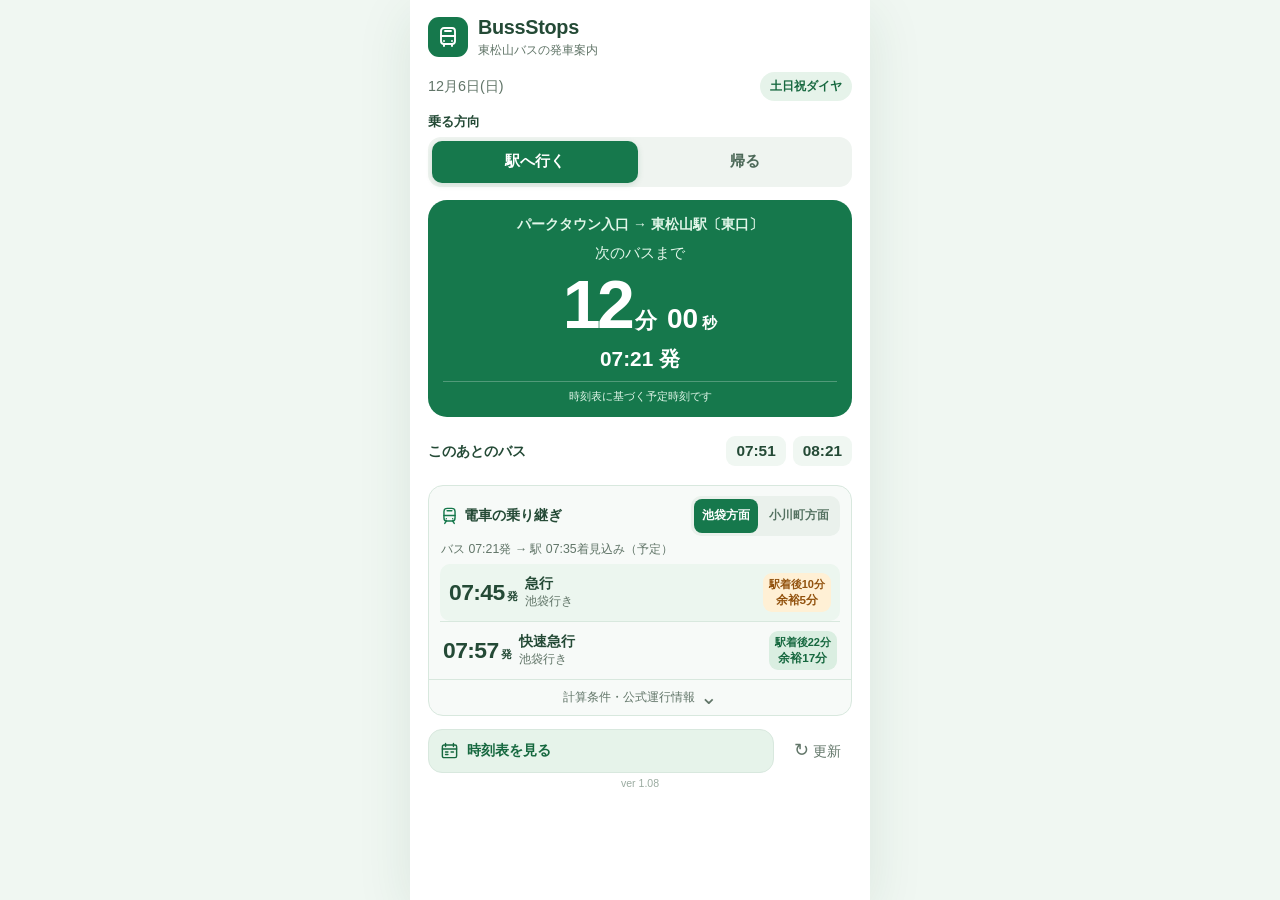
==== commit 09dada10: "Show two express train transfer options in compact BussStops card" ====
--- a/index.html
+++ b/index.html
@@ -6,7 +6,7 @@
     <meta name="theme-color" content="#16784c">
     <meta name="description" content="パークタウン入口と東松山駅のバスの発車時刻を、わかりやすく確認できるアプリです。">
     <title>BussStops | 東松山バス</title>
-    <link rel="stylesheet" href="style.css?v=107">
+    <link rel="stylesheet" href="style.css?v=108">
     <link rel="manifest" href="manifest.json">
     <meta name="apple-mobile-web-app-capable" content="yes">
     <meta name="apple-mobile-web-app-status-bar-style" content="default">
@@ -52,46 +52,29 @@
                     <ul id="upcoming-list" class="upcoming-list"><li class="empty-upcoming">確認中...</li></ul>
                 </section>
                 <section id="train-section" class="train-section" aria-labelledby="train-title">
-                    <h2 id="train-title" class="visually-hidden">東武東上線への乗り継ぎ</h2>
+                    <div class="train-compact-header">
+                        <h2 id="train-title" class="train-section-title">
+                            <svg class="train-icon" aria-hidden="true" viewBox="0 0 24 24" fill="none" stroke="currentColor" stroke-width="1.8" stroke-linecap="round" stroke-linejoin="round"><rect x="5" y="3" width="14" height="16" rx="4"/><path d="M5 12h14M8 16h.01M16 16h.01M8 19l-2 3M16 19l2 3M9 6h6"/></svg>
+                            電車の乗り継ぎ
+                        </h2>
+                        <div class="train-direction-picker" role="group" aria-label="電車の方向">
+                            <button id="train-up" class="train-direction-btn" type="button" aria-pressed="true">池袋方面</button>
+                            <button id="train-down" class="train-direction-btn" type="button" aria-pressed="false">小川町方面</button>
+                        </div>
+                    </div>
+                    <p id="train-station-arrival" class="train-station-arrival">バスと駅到着の目安を計算中...</p>
+                    <ol id="train-candidates" class="train-candidates" aria-label="乗換候補の電車2本">
+                        <li class="train-candidate-empty">乗換候補を確認中...</li>
+                    </ol>
                     <button id="train-toggle" class="train-toggle" type="button" aria-expanded="false" aria-controls="train-details">
-                        <span class="train-toggle-heading">
-                            <span class="train-toggle-label">
-                                <svg class="train-icon" aria-hidden="true" viewBox="0 0 24 24" fill="none" stroke="currentColor" stroke-width="1.8" stroke-linecap="round" stroke-linejoin="round"><rect x="5" y="3" width="14" height="16" rx="4"/><path d="M5 12h14M8 16h.01M16 16h.01M8 19l-2 3M16 19l2 3M9 6h6"/></svg>
-                                <span>東武東上線への乗り継ぎ</span>
-                            </span>
-                            <span class="train-toggle-direction" id="train-quick-direction">池袋方面</span>
-                            <span class="train-toggle-chevron" aria-hidden="true">⌄</span>
-                        </span>
-                        <span id="train-quick-route" class="train-quick-route">駅到着と乗換候補を計算中...</span>
-                        <span class="train-quick-bottom">
-                            <span id="train-quick-wait" class="train-quick-wait">時刻表を確認中...</span>
-                            <span id="train-quick-buffer" class="train-quick-buffer" hidden></span>
-                        </span>
+                        計算条件・公式運行情報 <span class="train-toggle-chevron" aria-hidden="true">⌄</span>
                     </button>
                     <div id="train-details" class="train-details" hidden>
                         <div class="train-heading">
-                            <p class="train-eyebrow">東松山駅発・時刻表から計算</p>
+                            <p class="train-eyebrow">時刻表に基づく予測</p>
                             <span id="train-daytype-badge" class="train-data-badge">時刻表ベース</span>
                         </div>
-                        <div class="segmented-control" role="group" aria-label="電車の方向">
-                            <button id="train-up" class="segment-btn" type="button" aria-pressed="true">池袋方面</button>
-                            <button id="train-down" class="segment-btn" type="button" aria-pressed="false">小川町方面</button>
-                        </div>
-                        <div class="train-next-card">
-                            <p class="train-next-label">いまから次の電車</p>
-                            <div class="train-next-row">
-                                <strong id="train-next-time" class="train-next-time" aria-live="off">--:--</strong>
-                                <span id="train-countdown" class="train-countdown">計算中...</span>
-                            </div>
-                            <p id="train-next-detail" class="train-next-detail">電車の情報を確認中...</p>
-                        </div>
-                        <ul id="train-upcoming-list" class="train-upcoming-list" aria-label="そのあとの電車"></ul>
-                        <div id="connection-block" class="connection-block">
-                            <p class="connection-heading">このバスからの乗り継ぎ目安</p>
-                            <p id="connection-bus-arrival" class="connection-arrival">駅への到着目安を計算中...</p>
-                            <p id="connection-train" class="connection-train">乗れる電車を確認中...</p>
-                            <p class="connection-note">バス約14分＋駅構内の移動約5分で試算。道路状況などで変わるため、乗り継ぎ保証ではありません。</p>
-                        </div>
+                        <p class="connection-note">TJライナー・普通列車は除外。バス約14分＋駅構内の移動約5分で計算し、駅到着から2時間以内の候補を表示します。道路状況などで変わるため、乗り継ぎ保証ではありません。</p>
                         <div class="train-links">
                             <a href="https://www.tobu.co.jp/railway/guide/station/info/7408.html" target="_blank" rel="noopener noreferrer">公式の駅時刻表</a>
                             <a href="https://www.tobu.co.jp/service_status/" target="_blank" rel="noopener noreferrer">最新の運行情報</a>
@@ -106,7 +89,7 @@
                     </button>
                     <button id="refresh-btn" class="refresh-btn" type="button"><span aria-hidden="true">↻</span> 更新</button>
                 </div>
-                <p class="app-version">ver 1.07</p>
+                <p class="app-version">ver 1.08</p>
             </section>
             <section id="timetable-view" class="screen timetable-screen" aria-labelledby="timetable-title" hidden>
                 <div class="timetable-heading">
@@ -140,7 +123,7 @@
             </section>
         </main>
     </div>
-    <script src="train-data.js?v=107"></script>
-    <script src="app.js?v=107"></script>
+    <script src="train-data.js?v=108"></script>
+    <script src="app.js?v=108"></script>
 </body>
 </html>
--- a/style.css
+++ b/style.css
@@ -118,19 +118,32 @@
     background: #f7faf8;
     overflow: hidden;
 }
-.train-toggle { display: block; width: 100%; padding: 12px 13px; border: 0; background: transparent; color: inherit; text-align: left; cursor: pointer; }
-.train-toggle-heading { display: flex; align-items: center; gap: 7px; min-width: 0; }
-.train-toggle-label { display: inline-flex; align-items: center; gap: 6px; min-width: 0; font-size: .88rem; font-weight: 800; }
+.train-compact-header { display: flex; justify-content: space-between; align-items: center; gap: 7px; padding: 10px 11px 0; }
+.train-section-title { display: flex; align-items: center; gap: 5px; flex: none; font-size: .86rem; font-weight: 800; }
 .train-icon { width: 19px; height: 19px; color: var(--green); flex: none; }
-.train-toggle-direction { margin-left: auto; flex: none; font-size: .72rem; color: var(--text-muted); }
-.train-toggle-chevron { font-size: 1.55rem; line-height: 1; color: var(--text-muted); transition: transform .2s ease; }
+.train-direction-picker { display: flex; align-items: center; gap: 3px; padding: 3px; border-radius: 10px; background: #eaf1ec; }
+.train-direction-btn { flex: none; min-height: 34px; padding: 6px 8px; border: 0; border-radius: 8px; background: transparent; color: #547261; font-size: .73rem; font-weight: 750; cursor: pointer; white-space: nowrap; }
+.train-direction-btn.active { background: var(--green); color: #fff; }
+.train-station-arrival { padding: 5px 12px 6px; color: var(--text-muted); font-size: .77rem; font-variant-numeric: tabular-nums; }
+.train-candidates { list-style: none; margin: 0; padding: 0 11px; }
+.train-candidate { display: flex; align-items: center; gap: 8px; padding: 9px 3px; border-top: 1px solid var(--green-border); min-height: 56px; }
+.train-candidate:first-child { border-top: 0; background: #ecf6ef; border-radius: 10px; padding: 9px; }
+.train-candidate-time { font-size: 1.43rem; font-weight: 850; letter-spacing: -.025em; font-variant-numeric: tabular-nums; flex: none; }
+.train-candidate-departure-unit { margin-left: 2px; font-size: .69rem; font-weight: 700; }
+.train-candidate-route { display: flex; flex: 1; flex-direction: column; gap: 1px; min-width: 0; }
+.train-candidate-kind { font-size: .85rem; font-weight: 800; color: var(--green-dark); white-space: nowrap; }
+.train-candidate-destination { font-size: .72rem; color: var(--text-muted); white-space: nowrap; overflow: hidden; text-overflow: ellipsis; }
+.train-candidate-buffer { display: flex; flex: none; flex-direction: column; align-items: center; gap: 1px; border-radius: 9px; padding: 4px 6px; font-size: .74rem; white-space: nowrap; }
+.train-candidate-buffer small { font-size: .69rem; font-weight: 650; }
+.train-candidate-buffer strong { font-size: .73rem; font-weight: 800; }
+.train-candidate-buffer.safe { background: #daeee1; color: #16683f; }
+.train-candidate-buffer.warning { background: #fff0d5; color: #92520e; }
+.train-candidate-buffer.danger { background: #fbe2e0; color: #a13229; }
+.train-candidate-empty { padding: 14px 3px; color: var(--text-muted); font-size: .85rem; }
+.train-toggle { display: flex; align-items: center; justify-content: center; gap: 5px; width: 100%; min-height: 34px; padding: 7px 10px; border: 0; border-top: 1px solid var(--green-border); background: transparent; color: var(--text-muted); font-size: .76rem; cursor: pointer; }
+.train-toggle-chevron { font-size: 1.3rem; line-height: 1; transition: transform .2s ease; }
 .train-toggle[aria-expanded="true"] .train-toggle-chevron { transform: rotate(180deg); }
-.train-quick-route { display: block; margin-top: 9px; font-size: .81rem; color: #4b6555; font-variant-numeric: tabular-nums; }
-.train-quick-bottom { display: flex; justify-content: space-between; align-items: center; gap: 8px; margin-top: 3px; }
-.train-quick-wait { font-size: .98rem; font-weight: 800; color: #185e3c; }
-.train-quick-buffer { flex: none; padding: 4px 7px; border-radius: 999px; background: #def0e3; color: #185e3c; font-size: .74rem; font-weight: 750; }
-.train-quick-buffer.tight { background: #fff0db; color: #92520e; }
-.train-details { padding: 14px 13px 16px; border-top: 1px solid var(--green-border); }
+.train-details { padding: 12px 13px 16px; border-top: 1px solid var(--green-border); }
 .train-heading { display: flex; align-items: center; justify-content: space-between; gap: 12px; margin-bottom: 12px; }
 .train-eyebrow { font-size: .77rem; color: var(--text-muted); }
 .train-data-badge {
@@ -142,21 +155,7 @@
     font-size: .76rem;
     font-weight: 750;
 }
-.train-next-card { margin-top: 12px; border-radius: 12px; padding: 12px; background: #fff; border: 1px solid #e3ece6; }
-.train-next-label { font-size: .85rem; color: var(--text-muted); }
-.train-next-row { display: flex; align-items: baseline; flex-wrap: wrap; gap: 12px; margin: 4px 0; }
-.train-next-time { font-size: 2rem; font-weight: 800; font-variant-numeric: tabular-nums; line-height: 1.35; letter-spacing: -.02em; }
-.train-countdown { color: var(--green); font-size: 1.12rem; font-weight: 750; font-variant-numeric: tabular-nums; }
-.train-next-detail { font-size: .91rem; color: #42634d; font-weight: 650; }
-.train-upcoming-list { list-style: none; padding: 0 4px; margin-top: 7px; }
-.train-upcoming-list li { display: flex; justify-content: space-between; align-items: center; gap: 8px; padding: 11px 0; border-bottom: 1px solid #e3ece6; }
-.train-upcoming-time { font-size: 1rem; font-weight: 750; font-variant-numeric: tabular-nums; }
-.train-upcoming-detail { font-size: .83rem; color: var(--text-muted); text-align: right; }
-.connection-block { margin-top: 17px; background: #e5f3e9; padding: 14px; border-radius: 13px; }
-.connection-heading { color: #17683f; font-size: .86rem; font-weight: 800; }
-.connection-arrival { margin-top: 9px; color: #2d5540; font-size: .9rem; }
-.connection-train { margin-top: 5px; font-size: 1.06rem; font-weight: 800; color: #185e3c; }
-.connection-note { margin-top: 9px; font-size: .78rem; line-height: 1.6; color: #526d5c; }
+.connection-note { font-size: .78rem; line-height: 1.6; color: #526d5c; }
 .train-links { display: flex; gap: 9px; margin-top: 15px; flex-wrap: wrap; }
 .train-links a { display: inline-flex; align-items: center; min-height: 48px; border-radius: 9px; padding: 8px 11px; border: 1px solid #bbd7c6; color: #16683f; background: white; text-decoration: none; font-size: .86rem; font-weight: 750; }
 .train-links a:focus-visible { outline: 3px solid #e9a33d; outline-offset: 2px; }
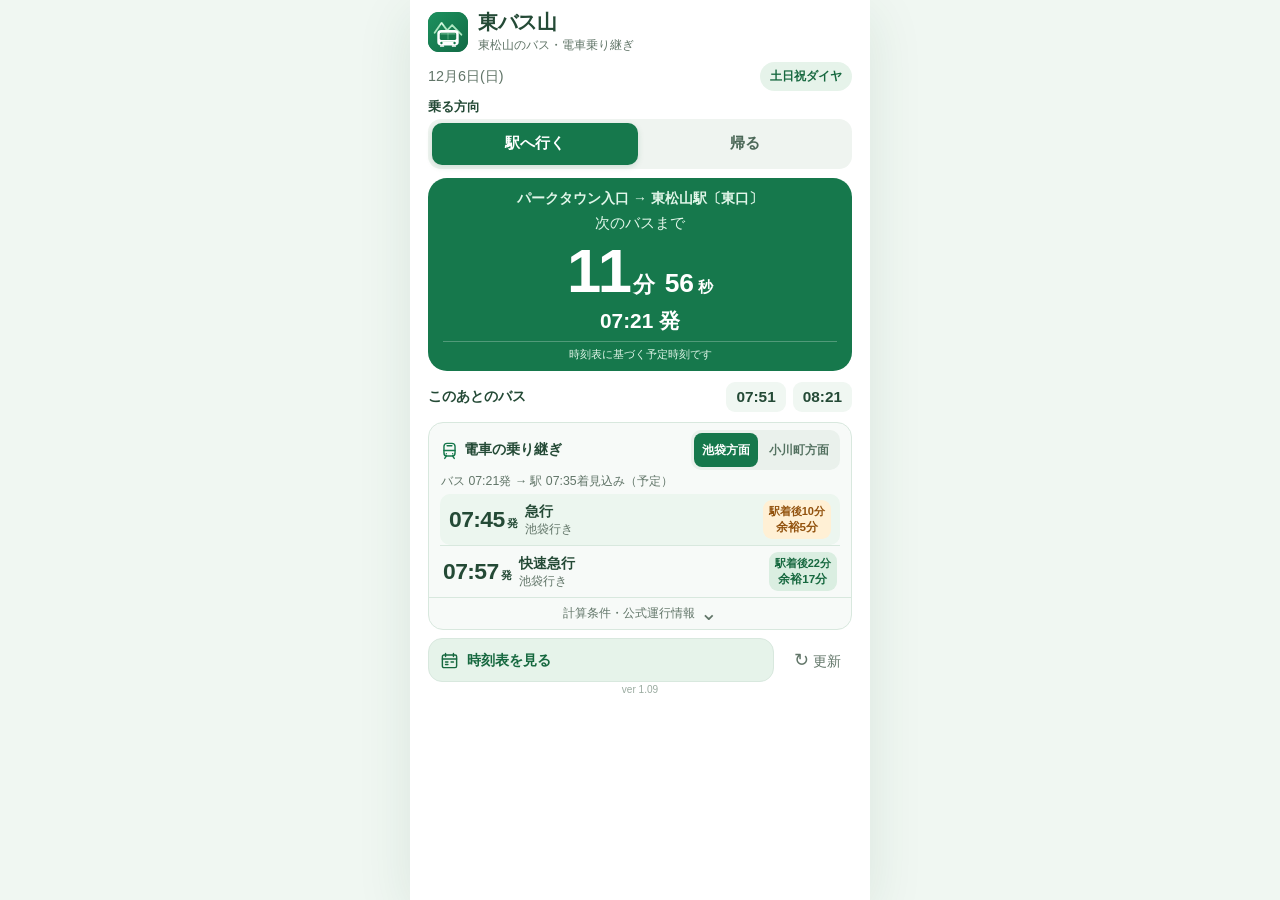
==== commit 633f508d: "Rename app to 東バス山, add mountain-bus icon, and tighten mobile layout" ====
--- a/index.html
+++ b/index.html
@@ -4,10 +4,12 @@
     <meta charset="UTF-8">
     <meta name="viewport" content="width=device-width, initial-scale=1.0, viewport-fit=cover">
     <meta name="theme-color" content="#16784c">
-    <meta name="description" content="パークタウン入口と東松山駅のバスの発車時刻を、わかりやすく確認できるアプリです。">
-    <title>BussStops | 東松山バス</title>
-    <link rel="stylesheet" href="style.css?v=108">
+    <meta name="description" content="東バス山。パークタウン入口のバスと東松山駅での電車への乗り継ぎを、ひと目で確認できるアプリです。">
+    <meta name="apple-mobile-web-app-title" content="東バス山">
+    <title>東バス山 | バス・電車の乗り継ぎ案内</title>
+    <link rel="stylesheet" href="style.css?v=109">
     <link rel="manifest" href="manifest.json">
+    <link rel="icon" type="image/svg+xml" href="icon.svg">
     <meta name="apple-mobile-web-app-capable" content="yes">
     <meta name="apple-mobile-web-app-status-bar-style" content="default">
     <link rel="apple-touch-icon" href="icon-512.png">
@@ -16,12 +18,9 @@
     <div class="app-shell">
         <header class="app-header">
             <div class="brand-icon" aria-hidden="true">
-                <svg viewBox="0 0 24 24" fill="none" stroke="currentColor" stroke-width="1.9" stroke-linecap="round" stroke-linejoin="round">
-                    <rect x="5" y="3" width="14" height="16" rx="3"></rect>
-                    <path d="M5 11h14M8 16h.01M16 16h.01M8 19v2M16 19v2M9 6h6"></path>
-                </svg>
+                <img src="icon.svg" width="40" height="40" alt="">
             </div>
-            <div class="brand-copy"><h1>BussStops</h1><p>東松山バスの発車案内</p></div>
+            <div class="brand-copy"><h1>東バス山</h1><p>東松山のバス・電車乗り継ぎ</p></div>
         </header>
         <main>
             <section id="home-view" class="screen home-screen" aria-label="次のバス">
@@ -89,7 +88,7 @@
                     </button>
                     <button id="refresh-btn" class="refresh-btn" type="button"><span aria-hidden="true">↻</span> 更新</button>
                 </div>
-                <p class="app-version">ver 1.08</p>
+                <p class="app-version">ver 1.09</p>
             </section>
             <section id="timetable-view" class="screen timetable-screen" aria-labelledby="timetable-title" hidden>
                 <div class="timetable-heading">
@@ -123,7 +122,7 @@
             </section>
         </main>
     </div>
-    <script src="train-data.js?v=108"></script>
-    <script src="app.js?v=108"></script>
+    <script src="train-data.js?v=109"></script>
+    <script src="app.js?v=109"></script>
 </body>
 </html>
--- a/style.css
+++ b/style.css
@@ -28,13 +28,13 @@
     min-height: 100vh;
     min-height: 100dvh;
     margin: 0 auto;
-    padding: calc(15px + env(safe-area-inset-top)) 18px calc(12px + env(safe-area-inset-bottom));
+    padding: calc(10px + env(safe-area-inset-top)) 18px calc(7px + env(safe-area-inset-bottom));
     background: #fff;
 }
 @media (min-width: 580px) {
     .app-shell { box-shadow: 0 14px 52px rgba(27, 74, 48, .10); }
 }
-.app-header { display: flex; align-items: center; gap: 10px; margin-bottom: 13px; }
+.app-header { display: flex; align-items: center; gap: 10px; margin-bottom: 8px; }
 .brand-icon {
     width: 40px;
     height: 40px;
@@ -45,11 +45,11 @@
     background: var(--green);
     border-radius: 11px;
 }
-.brand-icon svg { width: 24px; height: 24px; }
+.brand-icon img { display: block; width: 40px; height: 40px; border-radius: 11px; }
 .brand-copy h1 { font-size: 1.24rem; line-height: 1.3; letter-spacing: -.015em; }
 .brand-copy p { margin-top: 1px; font-size: .75rem; color: var(--text-muted); }
 .screen { width: 100%; }
-.today-bar { display: flex; justify-content: space-between; align-items: center; gap: 10px; margin-bottom: 12px; }
+.today-bar { display: flex; justify-content: space-between; align-items: center; gap: 10px; margin-bottom: 7px; }
 .today-date { color: var(--text-muted); font-size: .9rem; }
 .daytype-badge {
     display: inline-block;
@@ -62,9 +62,9 @@
     white-space: nowrap;
 }
 .field-block { margin-bottom: 22px; }
-.home-screen .field-block { margin-bottom: 13px; }
+.home-screen .field-block { margin-bottom: 9px; }
 .section-label { font-size: .9rem; font-weight: 700; margin-bottom: 9px; }
-.home-screen .section-label { margin-bottom: 6px; font-size: .84rem; }
+.home-screen .section-label { margin-bottom: 3px; font-size: .84rem; }
 .segmented-control { display: flex; gap: 4px; border-radius: 13px; background: #eff4f0; padding: 4px; }
 .segment-btn {
     flex: 1;
@@ -83,7 +83,7 @@
 button:focus-visible { outline: 3px solid #e9a33d; outline-offset: 3px; }
 .countdown-card {
     border-radius: 19px;
-    padding: 14px 15px 13px;
+    padding: 10px 15px 9px;
     background: var(--green);
     color: #fff;
     text-align: center;
@@ -92,18 +92,18 @@
 .countdown-card.is-urgent { background: var(--orange); }
 .countdown-card.is-ended { background: var(--gray); }
 .route-line { font-size: .87rem; font-weight: 650; line-height: 1.45; color: #e1f6e9; }
-.countdown-status { margin-top: 10px; font-size: .91rem; color: #e1f6e9; }
+.countdown-status { margin-top: 6px; font-size: .91rem; color: #e1f6e9; }
 .countdown-time { display: flex; justify-content: center; align-items: baseline; gap: 4px; margin: 2px 0 1px; white-space: nowrap; font-variant-numeric: tabular-nums; }
-.remaining-minutes { font-size: clamp(3rem, 13vw, 4.25rem); font-weight: 800; letter-spacing: -.055em; line-height: 1.16; }
+.remaining-minutes { font-size: clamp(2.9rem, 12vw, 3.85rem); font-weight: 800; letter-spacing: -.055em; line-height: 1.16; }
 .minutes-unit { font-size: 1.35rem; font-weight: 700; margin-right: 6px; }
-.remaining-seconds { font-size: 1.75rem; font-weight: 700; }
+.remaining-seconds { font-size: 1.65rem; font-weight: 700; }
 .seconds-unit { font-size: .95rem; font-weight: 700; }
 .service-ended { font-size: 2.4rem; font-weight: 800; margin: 16px 0 10px; }
 .next-departure { font-size: 1.3rem; font-weight: 800; font-variant-numeric: tabular-nums; }
-.schedule-disclaimer { margin-top: 8px; padding-top: 7px; border-top: 1px solid rgba(255,255,255,.25); font-size: .71rem; color: #e1f6e9; }
-.upcoming-section { margin-top: 13px; }
+.schedule-disclaimer { margin-top: 6px; padding-top: 5px; border-top: 1px solid rgba(255,255,255,.25); font-size: .71rem; color: #e1f6e9; }
+.upcoming-section { margin-top: 8px; }
 .section-title { font-size: 1.04rem; font-weight: 800; }
-.home-screen .upcoming-section { display: flex; align-items: center; justify-content: space-between; gap: 8px; min-height: 43px; }
+.home-screen .upcoming-section { display: flex; align-items: center; justify-content: space-between; gap: 8px; min-height: 35px; }
 .home-screen .upcoming-section .section-title { font-size: .88rem; flex: none; }
 .upcoming-list { list-style: none; padding: 0; margin: 0; }
 .home-screen .upcoming-list { display: flex; justify-content: flex-end; flex-wrap: wrap; gap: 7px; }
@@ -112,22 +112,22 @@
 .upcoming-list .upcoming-label { position: absolute; width: 1px; height: 1px; padding: 0; margin: -1px; overflow: hidden; clip: rect(0,0,0,0); white-space: nowrap; border: 0; }
 .upcoming-list .empty-upcoming { color: var(--text-muted); font-size: .81rem; }
 .train-section {
-    margin-top: 12px;
+    margin-top: 8px;
     border: 1px solid var(--green-border);
     border-radius: 15px;
     background: #f7faf8;
     overflow: hidden;
 }
-.train-compact-header { display: flex; justify-content: space-between; align-items: center; gap: 7px; padding: 10px 11px 0; }
+.train-compact-header { display: flex; justify-content: space-between; align-items: center; gap: 7px; padding: 7px 11px 0; }
 .train-section-title { display: flex; align-items: center; gap: 5px; flex: none; font-size: .86rem; font-weight: 800; }
 .train-icon { width: 19px; height: 19px; color: var(--green); flex: none; }
 .train-direction-picker { display: flex; align-items: center; gap: 3px; padding: 3px; border-radius: 10px; background: #eaf1ec; }
 .train-direction-btn { flex: none; min-height: 34px; padding: 6px 8px; border: 0; border-radius: 8px; background: transparent; color: #547261; font-size: .73rem; font-weight: 750; cursor: pointer; white-space: nowrap; }
 .train-direction-btn.active { background: var(--green); color: #fff; }
-.train-station-arrival { padding: 5px 12px 6px; color: var(--text-muted); font-size: .77rem; font-variant-numeric: tabular-nums; }
+.train-station-arrival { padding: 3px 12px 4px; color: var(--text-muted); font-size: .77rem; font-variant-numeric: tabular-nums; }
 .train-candidates { list-style: none; margin: 0; padding: 0 11px; }
-.train-candidate { display: flex; align-items: center; gap: 8px; padding: 9px 3px; border-top: 1px solid var(--green-border); min-height: 56px; }
-.train-candidate:first-child { border-top: 0; background: #ecf6ef; border-radius: 10px; padding: 9px; }
+.train-candidate { display: flex; align-items: center; gap: 8px; padding: 6px 3px; border-top: 1px solid var(--green-border); min-height: 50px; }
+.train-candidate:first-child { border-top: 0; background: #ecf6ef; border-radius: 10px; padding: 6px 9px; }
 .train-candidate-time { font-size: 1.43rem; font-weight: 850; letter-spacing: -.025em; font-variant-numeric: tabular-nums; flex: none; }
 .train-candidate-departure-unit { margin-left: 2px; font-size: .69rem; font-weight: 700; }
 .train-candidate-route { display: flex; flex: 1; flex-direction: column; gap: 1px; min-width: 0; }
@@ -140,7 +140,7 @@
 .train-candidate-buffer.warning { background: #fff0d5; color: #92520e; }
 .train-candidate-buffer.danger { background: #fbe2e0; color: #a13229; }
 .train-candidate-empty { padding: 14px 3px; color: var(--text-muted); font-size: .85rem; }
-.train-toggle { display: flex; align-items: center; justify-content: center; gap: 5px; width: 100%; min-height: 34px; padding: 7px 10px; border: 0; border-top: 1px solid var(--green-border); background: transparent; color: var(--text-muted); font-size: .76rem; cursor: pointer; }
+.train-toggle { display: flex; align-items: center; justify-content: center; gap: 5px; width: 100%; min-height: 29px; padding: 5px 10px; border: 0; border-top: 1px solid var(--green-border); background: transparent; color: var(--text-muted); font-size: .76rem; cursor: pointer; }
 .train-toggle-chevron { font-size: 1.3rem; line-height: 1; transition: transform .2s ease; }
 .train-toggle[aria-expanded="true"] .train-toggle-chevron { transform: rotate(180deg); }
 .train-details { padding: 12px 13px 16px; border-top: 1px solid var(--green-border); }
@@ -179,11 +179,11 @@
 .button-content { display: flex; align-items: center; gap: 8px; }
 .button-content svg { width: 19px; height: 19px; }
 .button-chevron { font-size: 1.7rem; line-height: 1; }
-.app-actions { display: flex; align-items: center; gap: 9px; margin-top: 13px; }
+.app-actions { display: flex; align-items: center; gap: 9px; margin-top: 8px; }
 .app-actions .timetable-open-btn { flex: 1; }
 .refresh-btn { flex: none; padding: 9px 11px; min-height: 44px; background: transparent; color: var(--text-muted); border: 0; cursor: pointer; font-size: .86rem; }
 .refresh-btn span { font-size: 1.1rem; }
-.app-version { margin-top: 4px; text-align: center; font-size: .66rem; color: #9aaba0; }
+.app-version { margin-top: 2px; text-align: center; font-size: .63rem; color: #9aaba0; }
 .timetable-heading { display: flex; align-items: center; gap: 12px; margin-bottom: 18px; }
 .timetable-heading h2 { font-size: 1.5rem; }
 .back-btn { width: 48px; height: 48px; border: 0; border-radius: 12px; background: var(--green-light); color: var(--green); font-size: 2rem; cursor: pointer; line-height: 1; }
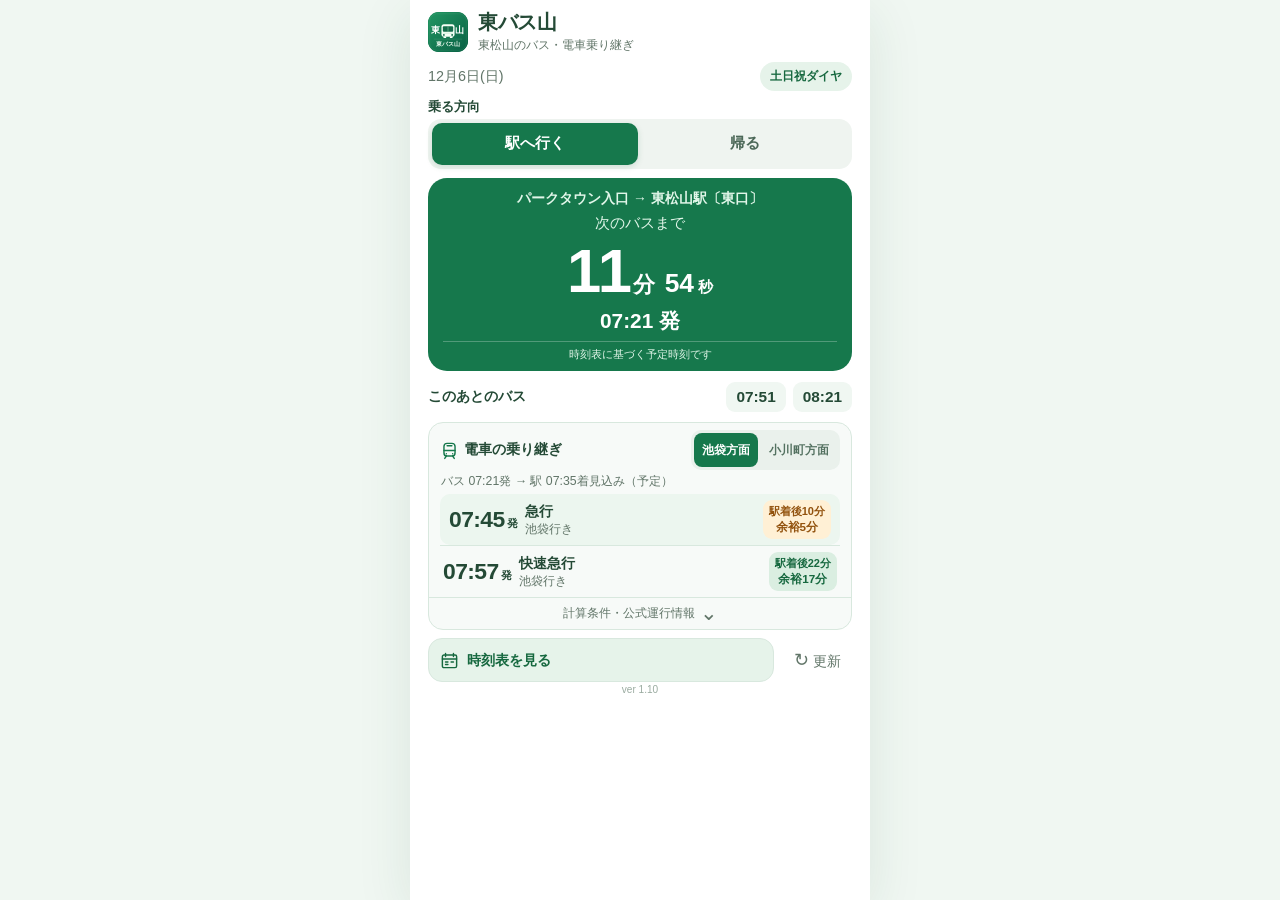
==== commit 12aa90b0: "Use 東＋bus＋山 wordplay icon and refresh PWA assets" ====
--- a/index.html
+++ b/index.html
@@ -9,16 +9,16 @@
     <title>東バス山 | バス・電車の乗り継ぎ案内</title>
     <link rel="stylesheet" href="style.css?v=109">
     <link rel="manifest" href="manifest.json">
-    <link rel="icon" type="image/svg+xml" href="icon.svg">
+    <link rel="icon" type="image/svg+xml" href="icon.svg?v=110">
     <meta name="apple-mobile-web-app-capable" content="yes">
     <meta name="apple-mobile-web-app-status-bar-style" content="default">
-    <link rel="apple-touch-icon" href="icon-512.png">
+    <link rel="apple-touch-icon" href="icon-512.png?v=110">
 </head>
 <body>
     <div class="app-shell">
         <header class="app-header">
             <div class="brand-icon" aria-hidden="true">
-                <img src="icon.svg" width="40" height="40" alt="">
+                <img src="icon.svg?v=110" width="40" height="40" alt="">
             </div>
             <div class="brand-copy"><h1>東バス山</h1><p>東松山のバス・電車乗り継ぎ</p></div>
         </header>
@@ -88,7 +88,7 @@
                     </button>
                     <button id="refresh-btn" class="refresh-btn" type="button"><span aria-hidden="true">↻</span> 更新</button>
                 </div>
-                <p class="app-version">ver 1.09</p>
+                <p class="app-version">ver 1.10</p>
             </section>
             <section id="timetable-view" class="screen timetable-screen" aria-labelledby="timetable-title" hidden>
                 <div class="timetable-heading">
